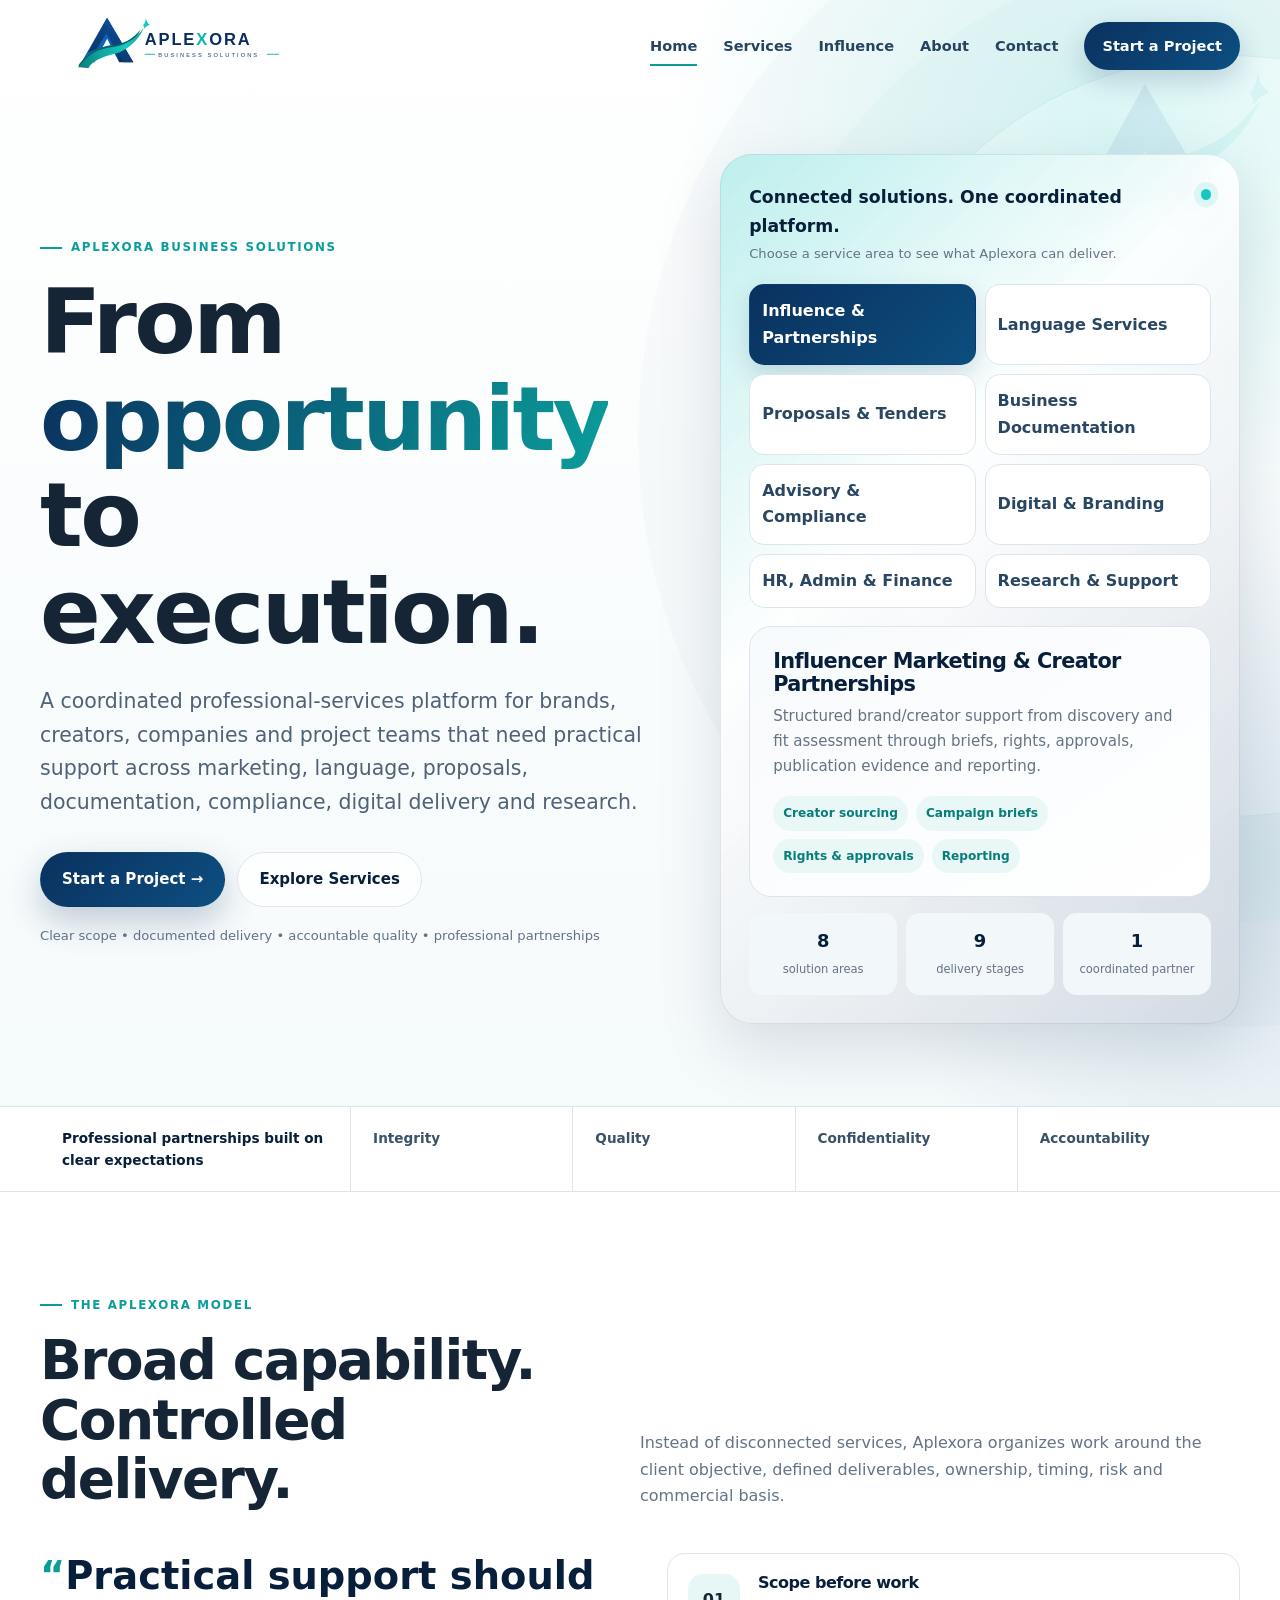
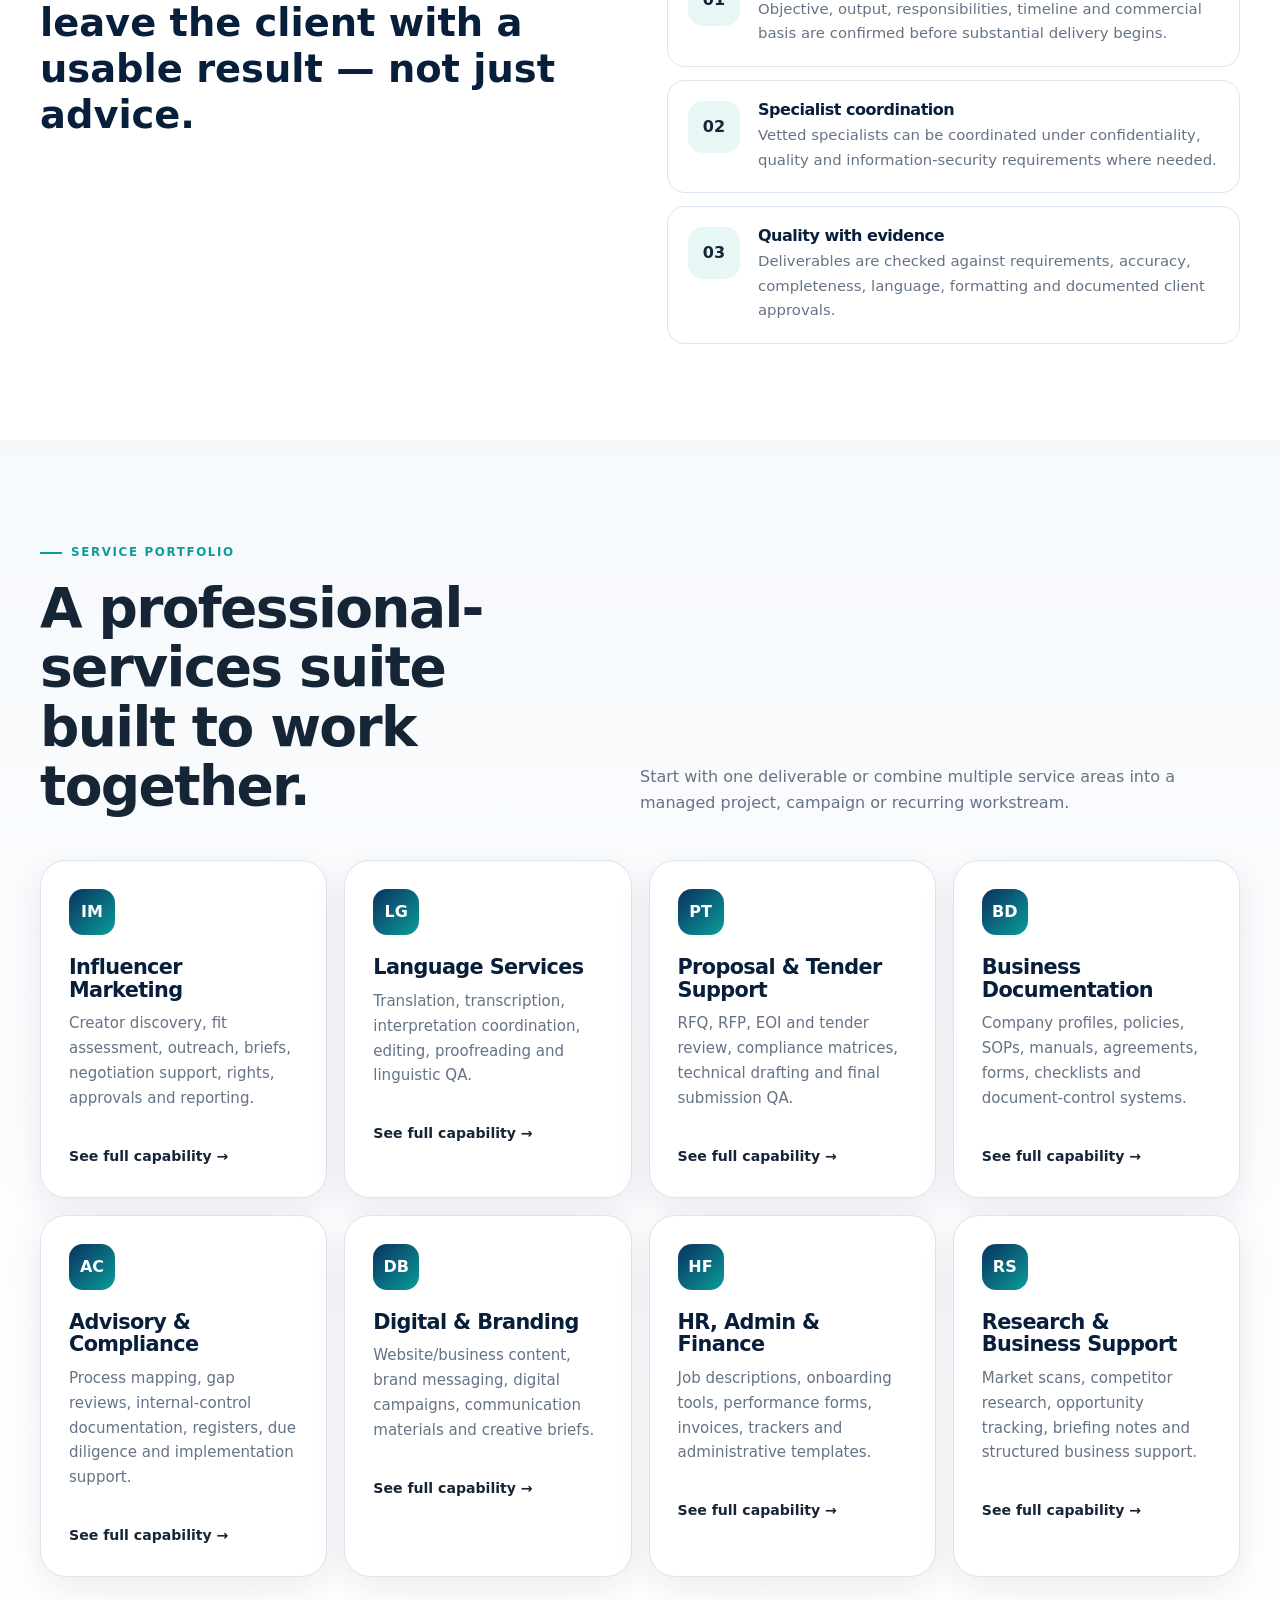
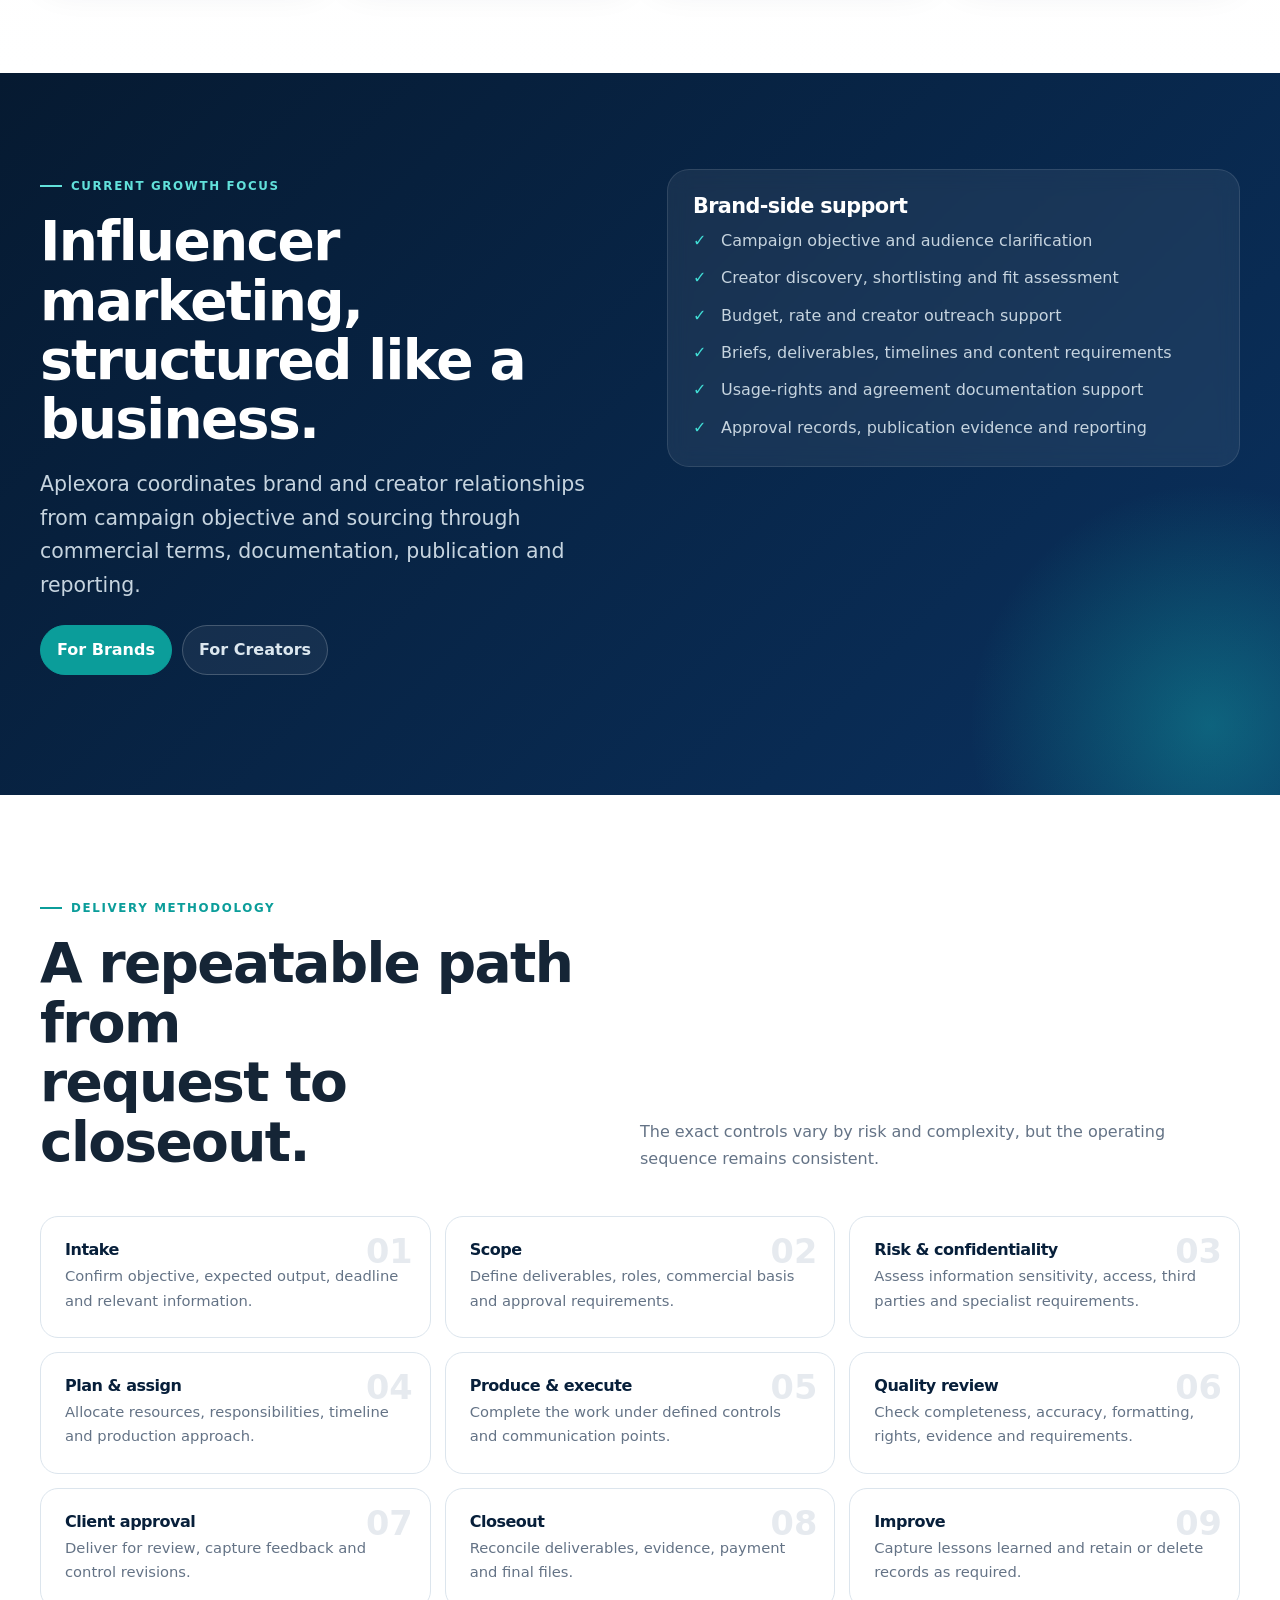
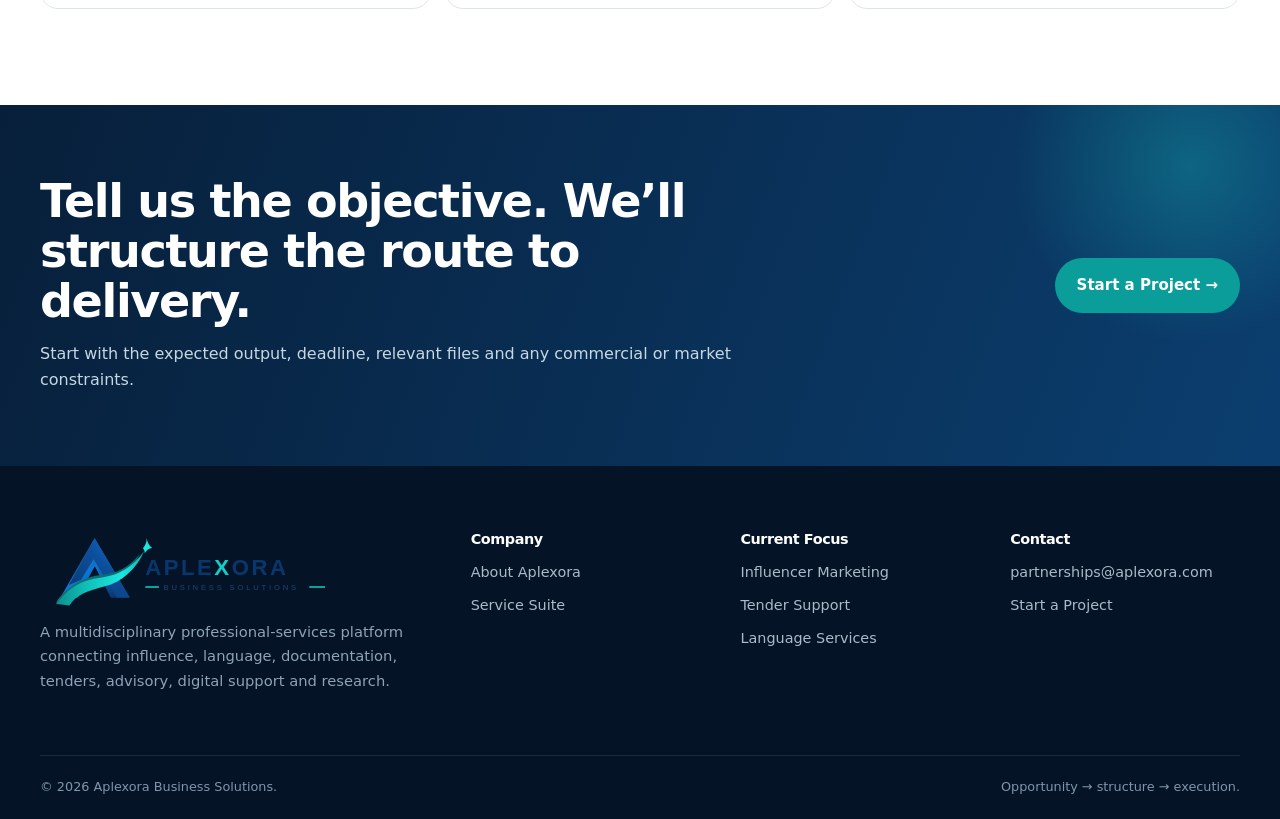
==== index.html @ 365c5c5a "Add files via upload" ====
<!doctype html><html lang="en"><head>
<!-- Google tag (gtag.js) -->
<script async src="https://www.googletagmanager.com/gtag/js?id=G-DZJTN5F0CT"></script>
<script>
  window.dataLayer = window.dataLayer || [];
  function gtag(){dataLayer.push(arguments);}
  gtag('js', new Date());

  gtag('config', 'G-DZJTN5F0CT');
</script>
<meta charset="utf-8"><meta name="viewport" content="width=device-width,initial-scale=1"><title>Aplexora Business Solutions | From Opportunity to Execution</title><meta name="description" content="Aplexora connects influencer marketing, language services, proposal and tender support, business documentation, advisory, compliance, digital support and research under one coordinated platform."><link rel="icon" href="/assets/favicon.svg" type="image/svg+xml"><link rel="stylesheet" href="/assets/styles.css"><meta property="og:title" content="Aplexora Business Solutions | From Opportunity to Execution"><meta property="og:description" content="Aplexora connects influencer marketing, language services, proposal and tender support, business documentation, advisory, compliance, digital support and research under one coordinated platform."><meta property="og:type" content="website"><meta property="og:url" content="https://aplexora.com/"></head><body><header class="header"><div class="container header__row"><a class="brand" href="/" aria-label="Aplexora home"><img src="/assets/aplexora-logo.svg" alt="Aplexora Business Solutions"></a><nav class="nav"><a class="active" href="/">Home</a><a  href="/services/">Services</a><a  href="/influence/">Influence</a><a  href="/about/">About</a><a  href="/contact/">Contact</a><a class="nav-cta" href="/contact/#project">Start a Project</a></nav><button class="menu-btn" aria-label="Open navigation"><span></span></button></div></header><main>
<section class="hero"><div class="container hero__grid"><div class="reveal"><div class="eyebrow">Aplexora Business Solutions</div><h1>From <span class="accent">opportunity</span><br>to execution.</h1><p class="lead" style="margin-top:24px">A coordinated professional-services platform for brands, creators, companies and project teams that need practical support across marketing, language, proposals, documentation, compliance, digital delivery and research.</p><div class="hero__actions"><a class="btn btn--primary" href="/contact/#project">Start a Project →</a><a class="btn btn--ghost" href="/services/">Explore Services</a></div><div class="hero-note">Clear scope • documented delivery • accountable quality • professional partnerships</div></div>
<div class="hero__visual reveal"><img class="hero__logo-watermark" src="/assets/aplexora-mark.svg" alt=""><div class="solution-console"><div class="console-head"><div><strong>Connected solutions. One coordinated platform.</strong><span>Choose a service area to see what Aplexora can deliver.</span></div><div class="status-dot"></div></div><div class="solution-nav"><button class="solution-btn active" data-solution="influence">Influence & Partnerships</button><button class="solution-btn" data-solution="language">Language Services</button><button class="solution-btn" data-solution="tender">Proposals & Tenders</button><button class="solution-btn" data-solution="docs">Business Documentation</button><button class="solution-btn" data-solution="advisory">Advisory & Compliance</button><button class="solution-btn" data-solution="digital">Digital & Branding</button><button class="solution-btn" data-solution="hr">HR, Admin & Finance</button><button class="solution-btn" data-solution="research">Research & Support</button></div><div class="solution-detail" id="solution-detail"><h3>Influencer Marketing & Creator Partnerships</h3><p>Structured brand/creator support from discovery and fit assessment through briefs, rights, approvals, publication evidence and reporting.</p><div class="mini-pills"><span class="mini-pill">Creator sourcing</span><span class="mini-pill">Campaign briefs</span><span class="mini-pill">Rights & approvals</span><span class="mini-pill">Reporting</span></div></div><div class="console-footer"><div class="console-stat"><strong>8</strong><span>solution areas</span></div><div class="console-stat"><strong>9</strong><span>delivery stages</span></div><div class="console-stat"><strong>1</strong><span>coordinated partner</span></div></div></div></div></div></section>
<section class="trustbar"><div class="container trustbar__row"><div class="trustbar__item">Professional partnerships built on clear expectations</div><div class="trustbar__item">Integrity</div><div class="trustbar__item">Quality</div><div class="trustbar__item">Confidentiality</div><div class="trustbar__item">Accountability</div></div></section>
<section class="section"><div class="container"><div class="section-head reveal"><div><div class="eyebrow">The Aplexora model</div><h2>Broad capability.<br>Controlled delivery.</h2></div><p>Instead of disconnected services, Aplexora organizes work around the client objective, defined deliverables, ownership, timing, risk and commercial basis.</p></div><div class="grid-2"><div class="big-quote reveal"><span class="mark">“</span>Practical support should leave the client with a usable result — not just advice.</div><div class="principles"><div class="principle reveal"><div class="principle__num">01</div><div><h4>Scope before work</h4><p>Objective, output, responsibilities, timeline and commercial basis are confirmed before substantial delivery begins.</p></div></div><div class="principle reveal"><div class="principle__num">02</div><div><h4>Specialist coordination</h4><p>Vetted specialists can be coordinated under confidentiality, quality and information-security requirements where needed.</p></div></div><div class="principle reveal"><div class="principle__num">03</div><div><h4>Quality with evidence</h4><p>Deliverables are checked against requirements, accuracy, completeness, language, formatting and documented client approvals.</p></div></div></div></div></div></section>
<section class="section section--soft"><div class="container"><div class="section-head reveal"><div><div class="eyebrow">Service portfolio</div><h2>A professional-services suite<br>built to work together.</h2></div><p>Start with one deliverable or combine multiple service areas into a managed project, campaign or recurring workstream.</p></div><div class="grid-4">
<a class="card service-card-link reveal" href="/services/#influence"><div class="card__icon">IM</div><h3>Influencer Marketing</h3><p>Creator discovery, fit assessment, outreach, briefs, negotiation support, rights, approvals and reporting.</p><span class="card-link">See full capability →</span></a>
<a class="card service-card-link reveal" href="/services/#language"><div class="card__icon">LG</div><h3>Language Services</h3><p>Translation, transcription, interpretation coordination, editing, proofreading and linguistic QA.</p><span class="card-link">See full capability →</span></a>
<a class="card service-card-link reveal" href="/services/#tender"><div class="card__icon">PT</div><h3>Proposal & Tender Support</h3><p>RFQ, RFP, EOI and tender review, compliance matrices, technical drafting and final submission QA.</p><span class="card-link">See full capability →</span></a>
<a class="card service-card-link reveal" href="/services/#docs"><div class="card__icon">BD</div><h3>Business Documentation</h3><p>Company profiles, policies, SOPs, manuals, agreements, forms, checklists and document-control systems.</p><span class="card-link">See full capability →</span></a>
<a class="card service-card-link reveal" href="/services/#advisory"><div class="card__icon">AC</div><h3>Advisory & Compliance</h3><p>Process mapping, gap reviews, internal-control documentation, registers, due diligence and implementation support.</p><span class="card-link">See full capability →</span></a>
<a class="card service-card-link reveal" href="/services/#digital"><div class="card__icon">DB</div><h3>Digital & Branding</h3><p>Website/business content, brand messaging, digital campaigns, communication materials and creative briefs.</p><span class="card-link">See full capability →</span></a>
<a class="card service-card-link reveal" href="/services/#hr"><div class="card__icon">HF</div><h3>HR, Admin & Finance</h3><p>Job descriptions, onboarding tools, performance forms, invoices, trackers and administrative templates.</p><span class="card-link">See full capability →</span></a>
<a class="card service-card-link reveal" href="/services/#research"><div class="card__icon">RS</div><h3>Research & Business Support</h3><p>Market scans, competitor research, opportunity tracking, briefing notes and structured business support.</p><span class="card-link">See full capability →</span></a>
</div></div></section>
<section class="section section--dark"><div class="container" data-tabs><div class="grid-2"><div class="reveal"><div class="eyebrow" style="color:#62e1db">Current growth focus</div><h2>Influencer marketing,<br>structured like a business.</h2><p class="lead" style="margin-top:18px">Aplexora coordinates brand and creator relationships from campaign objective and sourcing through commercial terms, documentation, publication and reporting.</p><div class="tabs"><button class="tab-btn active" data-target="brand-side">For Brands</button><button class="tab-btn" data-target="creator-side">For Creators</button></div></div><div class="reveal"><div class="tab-panel active dark-card" id="brand-side"><h3>Brand-side support</h3><ul class="check-list"><li>Campaign objective and audience clarification</li><li>Creator discovery, shortlisting and fit assessment</li><li>Budget, rate and creator outreach support</li><li>Briefs, deliverables, timelines and content requirements</li><li>Usage-rights and agreement documentation support</li><li>Approval records, publication evidence and reporting</li></ul></div><div class="tab-panel dark-card" id="creator-side"><h3>Creator-side support</h3><ul class="check-list"><li>Creator onboarding and professional profile documentation</li><li>Brand opportunity sourcing and outreach</li><li>Rate, deliverable, timeline and rights discussion support</li><li>Campaign brief interpretation and delivery coordination</li><li>Payment and deliverable tracking</li><li>Repeat-partnership communication support</li></ul></div></div></div></div></section>
<section class="section"><div class="container"><div class="section-head reveal"><div><div class="eyebrow">Delivery methodology</div><h2>A repeatable path from<br>request to closeout.</h2></div><p>The exact controls vary by risk and complexity, but the operating sequence remains consistent.</p></div><div class="process-list"><div class="process reveal"><h4>Intake</h4><p>Confirm objective, expected output, deadline and relevant information.</p></div><div class="process reveal"><h4>Scope</h4><p>Define deliverables, roles, commercial basis and approval requirements.</p></div><div class="process reveal"><h4>Risk & confidentiality</h4><p>Assess information sensitivity, access, third parties and specialist requirements.</p></div><div class="process reveal"><h4>Plan & assign</h4><p>Allocate resources, responsibilities, timeline and production approach.</p></div><div class="process reveal"><h4>Produce & execute</h4><p>Complete the work under defined controls and communication points.</p></div><div class="process reveal"><h4>Quality review</h4><p>Check completeness, accuracy, formatting, rights, evidence and requirements.</p></div><div class="process reveal"><h4>Client approval</h4><p>Deliver for review, capture feedback and control revisions.</p></div><div class="process reveal"><h4>Closeout</h4><p>Reconcile deliverables, evidence, payment and final files.</p></div><div class="process reveal"><h4>Improve</h4><p>Capture lessons learned and retain or delete records as required.</p></div></div></div></section>
<section class="cta"><div class="container cta__row"><div><h2>Tell us the objective. We’ll structure the route to delivery.</h2><p>Start with the expected output, deadline, relevant files and any commercial or market constraints.</p></div><a class="btn btn--teal" href="/contact/#project">Start a Project →</a></div></section></main><footer class="footer"><div class="container"><div class="footer__grid"><div><img src="/assets/aplexora-logo.svg" alt="Aplexora Business Solutions"><p>A multidisciplinary professional-services platform connecting influence, language, documentation, tenders, advisory, digital support and research.</p></div><div><h4>Company</h4><div class="footer__links"><a href="/about/">About Aplexora</a><a href="/services/">Service Suite</a></div></div><div><h4>Current Focus</h4><div class="footer__links"><a href="/influence/">Influencer Marketing</a><a href="/services/#tender">Tender Support</a><a href="/services/#language">Language Services</a></div></div><div><h4>Contact</h4><div class="footer__links"><a href="https://mail.google.com/mail/?view=cm&fs=1&to=partnerships%40aplexora.com&su=Aplexora%20Business%20Inquiry" target="_blank" rel="noopener">partnerships@aplexora.com</a><a href="/contact/#project">Start a Project</a></div></div></div><div class="footer__bottom"><span>© 2026 Aplexora Business Solutions.</span><span>Opportunity → structure → execution.</span></div></div></footer><script src="/assets/script.js"></script></body></html>
---- assets/styles.css ----
:root{--navy:#071f3a;--navy2:#0a315f;--navy3:#103f72;--teal:#0b9d9a;--teal2:#16c7bf;--teal3:#41ddd5;--ink:#152536;--muted:#647386;--line:#dce5ed;--soft:#f5f8fb;--paper:#fff;--glass:rgba(255,255,255,.80);--shadow:0 24px 65px rgba(7,31,58,.13);--shadow-sm:0 12px 35px rgba(7,31,58,.08);--radius:26px;--max:1200px}
*{box-sizing:border-box}html{scroll-behavior:smooth}body{margin:0;font-family:Inter,ui-sans-serif,system-ui,-apple-system,BlinkMacSystemFont,"Segoe UI",sans-serif;color:var(--ink);background:#fff;line-height:1.65;-webkit-font-smoothing:antialiased}a{color:inherit;text-decoration:none}button,input,select,textarea{font:inherit}button{color:inherit}img,svg{max-width:100%;display:block}.container{width:min(var(--max),calc(100% - 42px));margin:auto}.section{padding:96px 0}.section--soft{background:linear-gradient(180deg,#f6f9fc,#fff)}.section--dark{background:linear-gradient(135deg,#061a31,#0a315f);color:#fff;position:relative;overflow:hidden}.section--dark:before{content:"";position:absolute;inset:auto -180px -180px auto;width:500px;height:500px;border-radius:50%;background:radial-gradient(circle,rgba(22,199,191,.34),transparent 68%)}
.header{position:fixed;z-index:100;left:0;right:0;top:0;border-bottom:1px solid transparent;transition:.28s}.header.scrolled{background:rgba(255,255,255,.92);backdrop-filter:blur(18px);border-color:rgba(7,31,58,.08);box-shadow:0 8px 30px rgba(7,31,58,.06)}.header__row{height:92px;display:flex;align-items:center;justify-content:space-between;gap:30px}.brand{display:flex;align-items:center}.brand img{width:265px;max-height:66px;object-fit:contain}.nav{display:flex;align-items:center;gap:26px;font-size:.91rem;font-weight:750}.nav>a:not(.nav-cta){color:#26445f;position:relative}.nav>a:not(.nav-cta):after{content:"";position:absolute;left:0;right:100%;bottom:-8px;height:2px;background:var(--teal);transition:.25s}.nav>a:hover:after,.nav>a.active:after{right:0}.nav-cta{background:linear-gradient(135deg,var(--navy2),#0d4f81);color:#fff;padding:12px 18px;border-radius:999px;box-shadow:0 10px 28px rgba(10,49,95,.2)}.menu-btn{display:none;width:44px;height:44px;border:1px solid var(--line);border-radius:13px;background:#fff}.menu-btn span,.menu-btn span:before,.menu-btn span:after{display:block;width:20px;height:2px;background:var(--navy);border-radius:4px;position:relative;content:"";margin:auto}.menu-btn span:before{position:absolute;top:-6px}.menu-btn span:after{position:absolute;top:6px}
.eyebrow{display:inline-flex;align-items:center;gap:9px;color:var(--teal);text-transform:uppercase;font-size:.74rem;letter-spacing:.14em;font-weight:900;margin-bottom:16px}.eyebrow:before{content:"";width:22px;height:2px;background:currentColor}h1,h2,h3,h4{margin:0;line-height:1.08;letter-spacing:-.03em}h1{font-size:clamp(3.3rem,7vw,6.5rem);font-weight:860}h2{font-size:clamp(2.25rem,4.3vw,4rem);font-weight:830}h3{font-size:1.3rem}p{margin:0 0 18px}.lead{font-size:clamp(1.08rem,1.65vw,1.28rem);color:#506278;max-width:760px}.section--dark .lead{color:#c6d4df}.muted{color:var(--muted)}
.hero{min-height:100vh;display:flex;align-items:center;padding:154px 0 82px;position:relative;overflow:hidden;background:radial-gradient(circle at 86% 12%,rgba(22,199,191,.16),transparent 29%),radial-gradient(circle at 98% 78%,rgba(13,84,145,.13),transparent 26%),linear-gradient(180deg,#fff,#f5fafb)}.hero:before{content:"";position:absolute;width:760px;height:760px;border:1px solid rgba(11,157,154,.11);border-radius:50%;right:-330px;top:55px;box-shadow:0 0 0 105px rgba(11,157,154,.025),0 0 0 210px rgba(10,49,95,.018)}.hero__grid{display:grid;grid-template-columns:1.08fr .92fr;gap:70px;align-items:center}.hero h1 .accent{background:linear-gradient(110deg,var(--navy2),var(--teal));-webkit-background-clip:text;background-clip:text;color:transparent}.hero__actions{display:flex;flex-wrap:wrap;gap:12px;margin-top:32px}.btn{display:inline-flex;align-items:center;justify-content:center;gap:8px;padding:14px 21px;border-radius:999px;font-size:.94rem;font-weight:850;border:1px solid transparent;cursor:pointer;transition:.24s}.btn:hover{transform:translateY(-2px)}.btn--primary{background:linear-gradient(135deg,var(--navy2),#0d4f81);color:#fff;box-shadow:0 14px 34px rgba(10,49,95,.24)}.btn--ghost{border-color:var(--line);background:rgba(255,255,255,.76);color:var(--navy);backdrop-filter:blur(12px)}.btn--teal{background:var(--teal);color:#fff}.btn--soft{background:#e9f8f7;color:var(--teal);border-color:#cbeeed}.hero__visual{position:relative}.hero__logo-watermark{position:absolute;right:-28px;top:-82px;width:240px;opacity:.08;pointer-events:none}.solution-console{background:rgba(255,255,255,.82);border:1px solid rgba(10,49,95,.10);border-radius:32px;box-shadow:var(--shadow);padding:28px;backdrop-filter:blur(18px);position:relative;min-height:510px}.solution-console:before{content:"";position:absolute;inset:-1px;border-radius:32px;background:linear-gradient(135deg,rgba(22,199,191,.28),transparent 38%,rgba(10,49,95,.16));z-index:-1}.console-head{display:flex;align-items:flex-start;justify-content:space-between;gap:16px;margin-bottom:18px}.console-head strong{display:block;color:var(--navy);font-size:1.08rem}.console-head span{color:var(--muted);font-size:.82rem}.status-dot{width:11px;height:11px;border-radius:50%;background:var(--teal2);box-shadow:0 0 0 7px rgba(22,199,191,.12);margin-top:6px}.solution-nav{display:grid;grid-template-columns:repeat(2,1fr);gap:9px;margin-bottom:18px}.solution-btn{border:1px solid var(--line);background:#fff;border-radius:15px;padding:13px 12px;text-align:left;font-weight:800;color:#294762;cursor:pointer;transition:.2s}.solution-btn:hover{border-color:#a9deda;transform:translateY(-1px)}.solution-btn.active{background:linear-gradient(135deg,var(--navy2),#0c4e7e);color:#fff;border-color:transparent;box-shadow:0 10px 24px rgba(10,49,95,.16)}.solution-detail{border-radius:22px;background:linear-gradient(145deg,#f7fafc,#fff);border:1px solid var(--line);padding:23px;min-height:220px}.solution-detail h3{color:var(--navy);margin-bottom:9px}.solution-detail p{color:var(--muted);font-size:.94rem}.mini-pills{display:flex;flex-wrap:wrap;gap:8px;margin-top:14px}.mini-pill{padding:7px 10px;border-radius:999px;background:#e9f8f7;color:#087d79;font-weight:800;font-size:.76rem}.console-footer{display:grid;grid-template-columns:repeat(3,1fr);gap:9px;margin-top:16px}.console-stat{background:#f2f7fa;border-radius:14px;padding:13px;text-align:center}.console-stat strong{display:block;color:var(--navy);font-size:1.12rem}.console-stat span{color:var(--muted);font-size:.72rem}.hero-note{margin-top:18px;font-size:.82rem;color:#607285}
.trustbar{border-top:1px solid var(--line);border-bottom:1px solid var(--line);background:#fff}.trustbar__row{display:grid;grid-template-columns:1.4fr repeat(4,1fr)}.trustbar__item{padding:20px 22px;border-right:1px solid var(--line);color:#3a5269;font-size:.85rem;font-weight:760}.trustbar__item:first-child{font-weight:900;color:var(--navy)}.trustbar__item:last-child{border-right:0}
.section-head{display:flex;align-items:flex-end;justify-content:space-between;gap:42px;margin-bottom:44px}.section-head p{max-width:600px;color:var(--muted);margin:0}.grid-2{display:grid;grid-template-columns:repeat(2,1fr);gap:54px;align-items:start}.grid-3{display:grid;grid-template-columns:repeat(3,1fr);gap:18px}.grid-4{display:grid;grid-template-columns:repeat(4,1fr);gap:17px}.card{padding:28px;border:1px solid var(--line);border-radius:var(--radius);background:#fff;box-shadow:var(--shadow-sm);transition:.28s;position:relative;overflow:hidden}.card:before{content:"";position:absolute;inset:0 auto 0 0;width:3px;background:linear-gradient(var(--navy2),var(--teal));opacity:0;transition:.25s}.card:hover{transform:translateY(-6px);box-shadow:var(--shadow);border-color:#bcdedc}.card:hover:before{opacity:1}.card__icon{width:46px;height:46px;border-radius:14px;background:linear-gradient(135deg,var(--navy2),var(--teal));display:grid;place-items:center;color:#fff;font-weight:900;margin-bottom:21px}.card h3{color:var(--navy);margin-bottom:10px}.card p{color:var(--muted);font-size:.94rem}.card-link{display:inline-flex;margin-top:16px;font-size:.88rem;font-weight:850;color:var(--teal-dark)}.service-card-link{cursor:pointer}
.big-quote{font-size:clamp(1.8rem,3vw,3.15rem);font-weight:780;line-height:1.2;color:var(--navy)}.big-quote .mark{color:var(--teal)}.principles{display:grid;gap:13px}.principle{display:grid;grid-template-columns:52px 1fr;gap:18px;padding:20px;border:1px solid var(--line);border-radius:18px;background:#fff}.principle__num{width:52px;height:52px;border-radius:15px;background:#e7f7f6;display:grid;place-items:center;font-weight:900;color:var(--teal-dark)}.principle h4{color:var(--navy);margin-bottom:5px}.principle p{margin:0;color:var(--muted);font-size:.93rem}
.tabs{display:flex;gap:10px;margin:22px 0 24px;flex-wrap:wrap}.tab-btn{border:1px solid rgba(255,255,255,.2);background:rgba(255,255,255,.06);color:#dce7ef;border-radius:999px;padding:11px 16px;font-weight:820;cursor:pointer}.tab-btn.active{background:var(--teal);color:#fff;border-color:var(--teal)}.tab-panel{display:none}.tab-panel.active{display:block;animation:fadeUp .3s ease}.dark-card{background:rgba(255,255,255,.065);border:1px solid rgba(255,255,255,.11);border-radius:22px;padding:25px;backdrop-filter:blur(10px)}.dark-card h3{margin-bottom:10px}.dark-card p,.dark-card li{color:#c6d4df}.check-list{list-style:none;margin:0;padding:0;display:grid;gap:11px}.check-list li{position:relative;padding-left:28px}.check-list li:before{content:"✓";position:absolute;left:0;color:var(--teal3);font-weight:900}
.flow{display:grid;grid-template-columns:repeat(7,1fr);gap:10px;position:relative}.flow:before{content:"";position:absolute;left:4%;right:4%;top:31px;height:2px;background:linear-gradient(90deg,var(--navy3),var(--teal));opacity:.22}.flow__step{text-align:center;position:relative;z-index:1}.flow__dot{width:62px;height:62px;border-radius:50%;margin:0 auto 13px;background:#fff;border:1px solid var(--line);box-shadow:var(--shadow-sm);display:grid;place-items:center;color:var(--navy);font-weight:900}.flow__step:nth-child(4) .flow__dot,.flow__step:nth-child(7) .flow__dot{background:linear-gradient(135deg,var(--navy2),var(--teal));color:#fff;border:0}.flow__step strong{display:block;color:var(--navy);font-size:.86rem}.flow__step small{color:var(--muted);font-size:.73rem}.section--dark .flow__step strong{color:#fff}.section--dark .flow__step small{color:#bed0dd}.section--dark .flow__dot{background:rgba(255,255,255,.08);border-color:rgba(255,255,255,.15);color:#fff}.section--dark .flow__step:nth-child(4) .flow__dot,.section--dark .flow__step:nth-child(7) .flow__dot{background:var(--teal)}
.page-hero{padding:170px 0 78px;background:radial-gradient(circle at 85% 5%,rgba(22,199,191,.15),transparent 30%),linear-gradient(180deg,#fff,#f6fafc);border-bottom:1px solid var(--line)}.page-hero h1{font-size:clamp(3rem,6vw,5.7rem);margin-bottom:20px}.breadcrumb{color:var(--muted);font-size:.85rem;margin-bottom:25px}.breadcrumb a{color:var(--teal);font-weight:800}
.service-explorer{display:grid;grid-template-columns:330px 1fr;gap:24px;align-items:start}.service-menu{position:sticky;top:120px;padding:14px;border:1px solid var(--line);border-radius:24px;background:#fff;box-shadow:var(--shadow-sm)}.service-menu-btn{width:100%;border:0;background:transparent;text-align:left;padding:15px 16px;border-radius:14px;color:#334d67;font-weight:800;cursor:pointer;display:flex;align-items:center;justify-content:space-between;gap:12px}.service-menu-btn span{font-size:.75rem;color:#8a9aaa}.service-menu-btn:hover{background:#f4f9fa}.service-menu-btn.active{background:linear-gradient(135deg,var(--navy2),#0d4e7d);color:#fff}.service-menu-btn.active span{color:#bfeae7}.service-panel{display:none}.service-panel.active{display:block;animation:fadeUp .28s ease}.service-panel-card{border:1px solid var(--line);border-radius:28px;background:#fff;box-shadow:var(--shadow);overflow:hidden}.service-panel-head{padding:34px;background:linear-gradient(135deg,#071f3a,#0c3f72);color:#fff}.service-panel-head .eyebrow{color:#61e0d9}.service-panel-head h2{font-size:clamp(2.1rem,4vw,3.6rem)}.service-panel-head p{color:#c8d5df;max-width:760px;margin-top:16px}.service-body{padding:32px}.cap-grid{display:grid;grid-template-columns:repeat(2,1fr);gap:14px;margin:22px 0}.cap{padding:18px;border:1px solid var(--line);border-radius:16px;background:#f9fbfc}.cap strong{display:block;color:var(--navy);margin-bottom:5px}.cap span{font-size:.9rem;color:var(--muted)}.output-strip{display:flex;flex-wrap:wrap;gap:9px;margin-top:18px}.output-pill{padding:8px 11px;border-radius:999px;background:#e7f7f6;color:#087c79;font-size:.8rem;font-weight:850}.engagement-box{margin-top:26px;padding:22px;border-radius:18px;background:#f2f7fa;border:1px solid var(--line)}
.process-list{display:grid;grid-template-columns:repeat(3,1fr);gap:14px;counter-reset:step}.process{counter-increment:step;padding:24px;border:1px solid var(--line);border-radius:18px;position:relative;background:#fff}.process:before{content:counter(step,decimal-leading-zero);position:absolute;right:17px;top:7px;font-size:2.1rem;font-weight:900;color:rgba(10,49,95,.10)}.process h4{color:var(--navy);margin-bottom:6px}.process p{color:var(--muted);font-size:.92rem;margin:0}.notice{padding:15px 17px;border-radius:14px;background:#edf9f8;color:#23635f;font-size:.9rem;border:1px solid #ccece9}
.contact-layout{display:grid;grid-template-columns:.8fr 1.2fr;gap:40px}.contact-card{border-radius:26px;padding:31px;background:linear-gradient(145deg,var(--navy),var(--navy2));color:#fff;box-shadow:var(--shadow)}.contact-card p{color:#c7d7e2}.contact-card .notice{background:rgba(255,255,255,.08);border-color:rgba(255,255,255,.12);color:#d8e5ed}.contact-form{display:grid;gap:14px}.field{display:grid;gap:7px}.field label{font-size:.82rem;font-weight:850;color:var(--navy)}.field input,.field select,.field textarea{width:100%;border:1px solid var(--line);border-radius:14px;padding:13px 14px;background:#fff;color:var(--ink);outline:none}.field textarea{min-height:150px;resize:vertical}.field input:focus,.field select:focus,.field textarea:focus{border-color:#7dd3cf;box-shadow:0 0 0 4px rgba(11,157,154,.08)}
.cta{padding:72px 0;background:linear-gradient(110deg,var(--navy),#0b3e6f);color:#fff;position:relative;overflow:hidden}.cta:after{content:"";position:absolute;width:360px;height:360px;border-radius:50%;background:radial-gradient(circle,rgba(22,199,191,.3),transparent 70%);right:-90px;top:-120px}.cta__row{display:flex;align-items:center;justify-content:space-between;gap:34px;position:relative;z-index:1}.cta h2{font-size:clamp(2rem,3.6vw,3.3rem);max-width:750px}.cta p{color:#c7d7e2;max-width:720px;margin:14px 0 0}.footer{background:#041426;color:#d2deea;padding:66px 0 22px}.footer__grid{display:grid;grid-template-columns:1.7fr repeat(3,1fr);gap:40px}.footer img{width:285px;filter:brightness(1.15)}.footer p{color:#8fa2b6;max-width:390px;font-size:.92rem}.footer h4{color:#fff;font-size:.9rem;margin-bottom:14px}.footer__links{display:grid;gap:9px}.footer__links a{color:#aabac9;font-size:.9rem}.footer__links a:hover{color:#fff}.footer__bottom{border-top:1px solid rgba(255,255,255,.09);margin-top:44px;padding-top:20px;display:flex;justify-content:space-between;gap:20px;color:#7f95aa;font-size:.8rem}
.reveal{opacity:0;transform:translateY(18px);transition:.6s ease}.reveal.visible{opacity:1;transform:none}@keyframes fadeUp{from{opacity:0;transform:translateY(9px)}to{opacity:1;transform:none}}
@media(max-width:1020px){.brand img{width:225px}.hero__grid,.grid-2,.contact-layout,.service-explorer{grid-template-columns:1fr}.service-menu{position:relative;top:auto;display:grid;grid-template-columns:repeat(2,1fr)}.grid-4{grid-template-columns:repeat(2,1fr)}.grid-3,.process-list{grid-template-columns:repeat(2,1fr)}.flow{grid-template-columns:repeat(4,1fr)}.flow:before{display:none}.hero__visual{max-width:720px}.footer__grid{grid-template-columns:2fr 1fr 1fr}.footer__grid>div:last-child{grid-column:2/4}.nav{position:absolute;left:21px;right:21px;top:82px;background:#fff;border:1px solid var(--line);box-shadow:var(--shadow);border-radius:20px;padding:18px;display:none;flex-direction:column;align-items:stretch;gap:7px}.nav.open{display:flex}.nav a{padding:10px}.menu-btn{display:block}}
@media(max-width:680px){.container{width:min(100% - 28px,var(--max))}.section{padding:72px 0}.header__row{height:80px}.brand img{width:205px}.hero{padding:126px 0 64px}.hero__grid{gap:38px}.hero h1{font-size:clamp(3rem,16vw,4.5rem)}.solution-console{padding:20px;min-height:0}.solution-nav{grid-template-columns:1fr}.console-footer{grid-template-columns:1fr 1fr}.console-footer .console-stat:last-child{grid-column:1/3}.trustbar__row{grid-template-columns:1fr 1fr}.trustbar__item{border-bottom:1px solid var(--line)}.trustbar__item:first-child{grid-column:1/3}.grid-4,.grid-3,.process-list,.cap-grid,.service-menu{grid-template-columns:1fr}.section-head,.cta__row,.footer__bottom{display:block}.section-head p,.cta .btn{margin-top:22px}.flow{grid-template-columns:repeat(2,1fr)}.footer__grid{grid-template-columns:1fr 1fr}.footer__grid>div:first-child,.footer__grid>div:last-child{grid-column:1/3}.page-hero{padding:135px 0 62px}.page-hero h1{font-size:clamp(2.8rem,14vw,4.4rem)}}

.form-status{display:none;border-radius:16px;padding:14px 16px;margin:0 0 16px;font-weight:700;line-height:1.5}.form-status--success{background:#e7f7f1;border:1px solid #b9e7d5;color:#176a4b}.form-status--error{background:#fff0ee;border:1px solid #f0c6c0;color:#a53a2d}.contact-form button:disabled{opacity:.7;cursor:wait}

[data-fs-success]:not(:empty),[data-fs-error]:not(:empty){display:block}.gmail-link:after{content:" ↗";font-size:.82em}
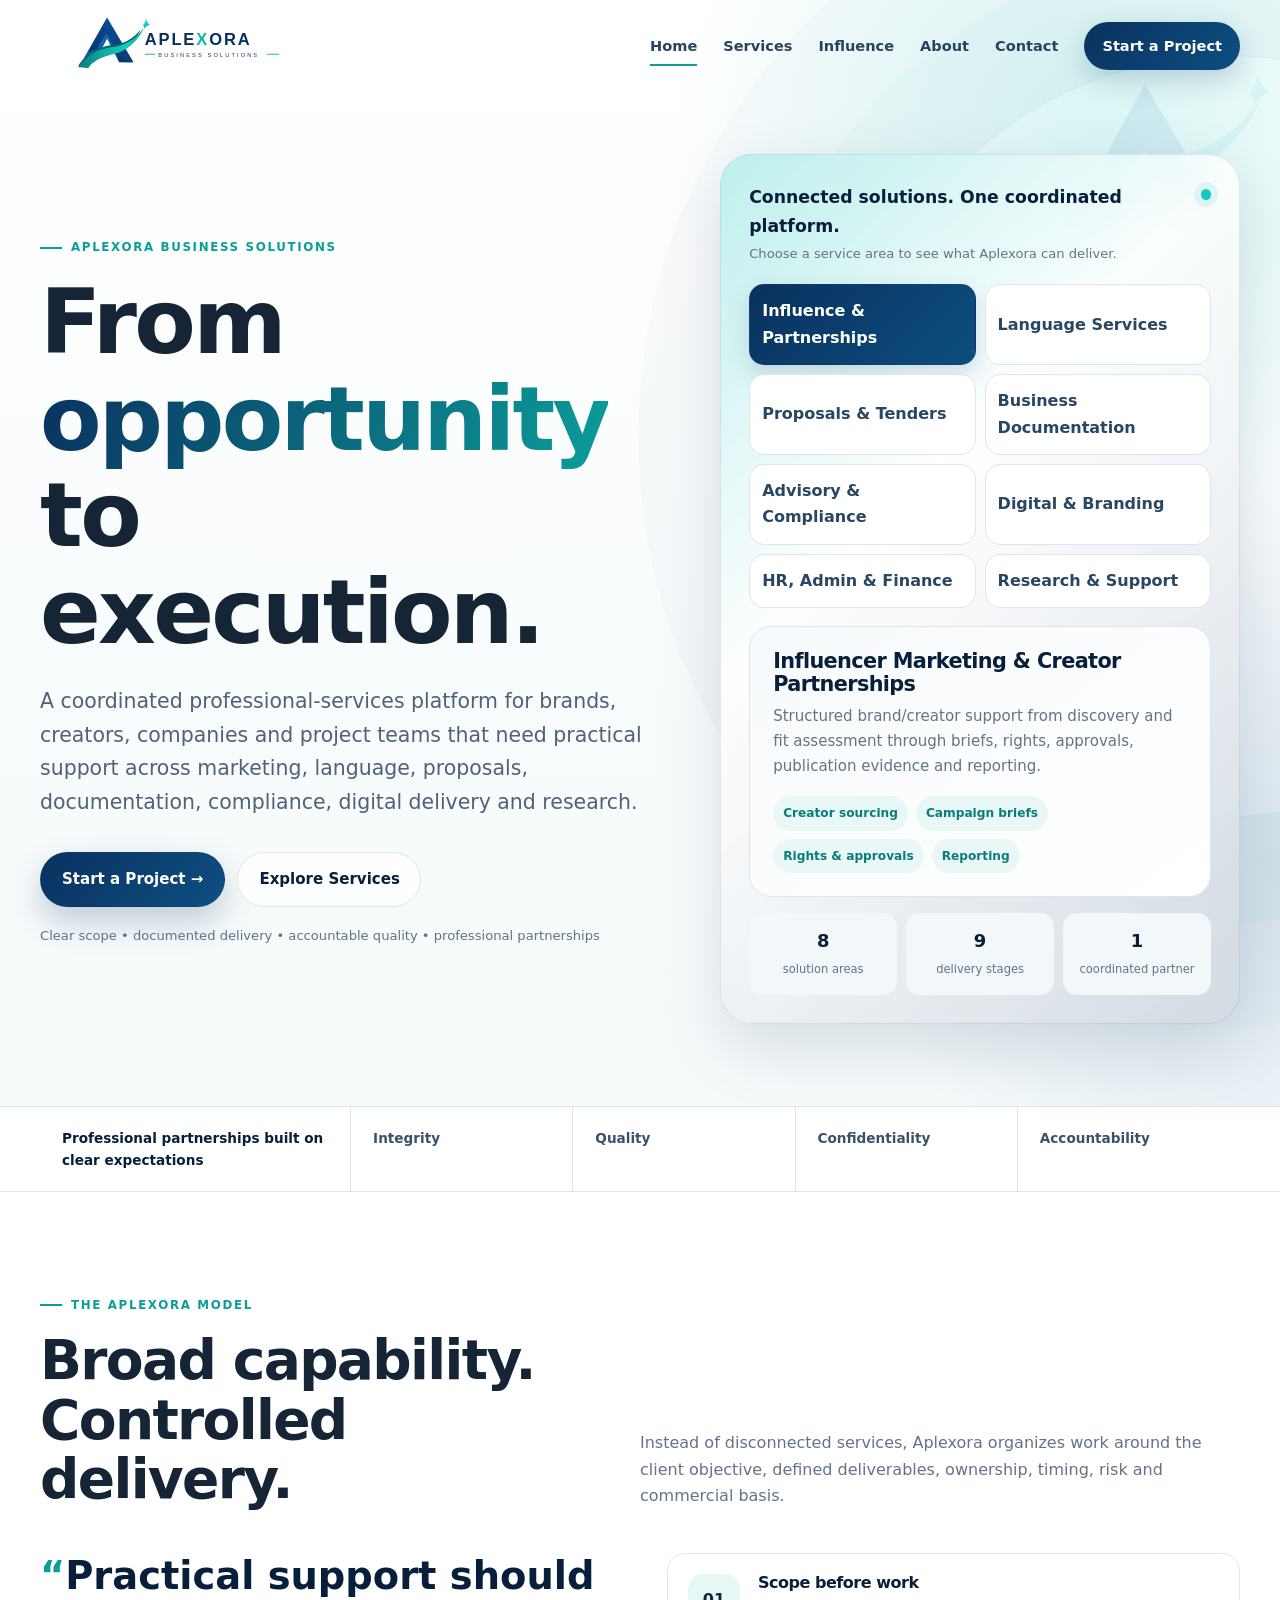
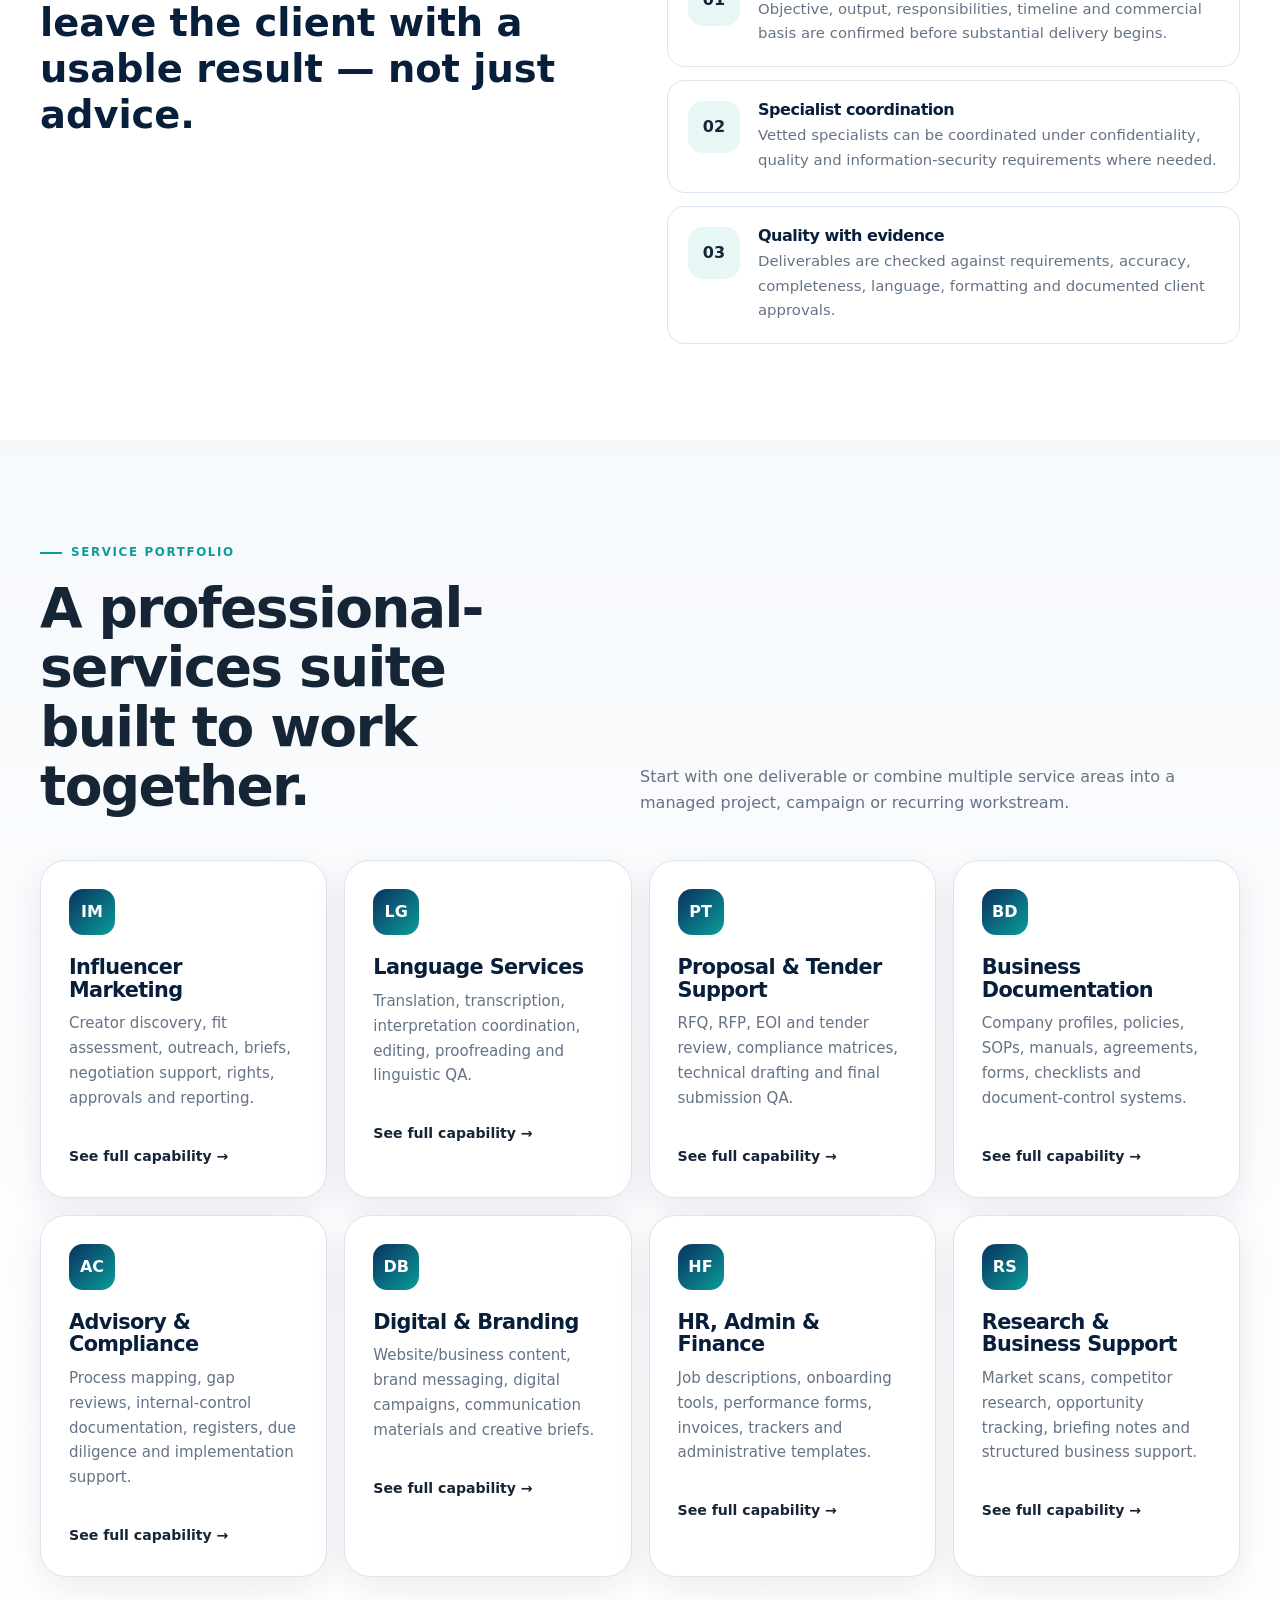
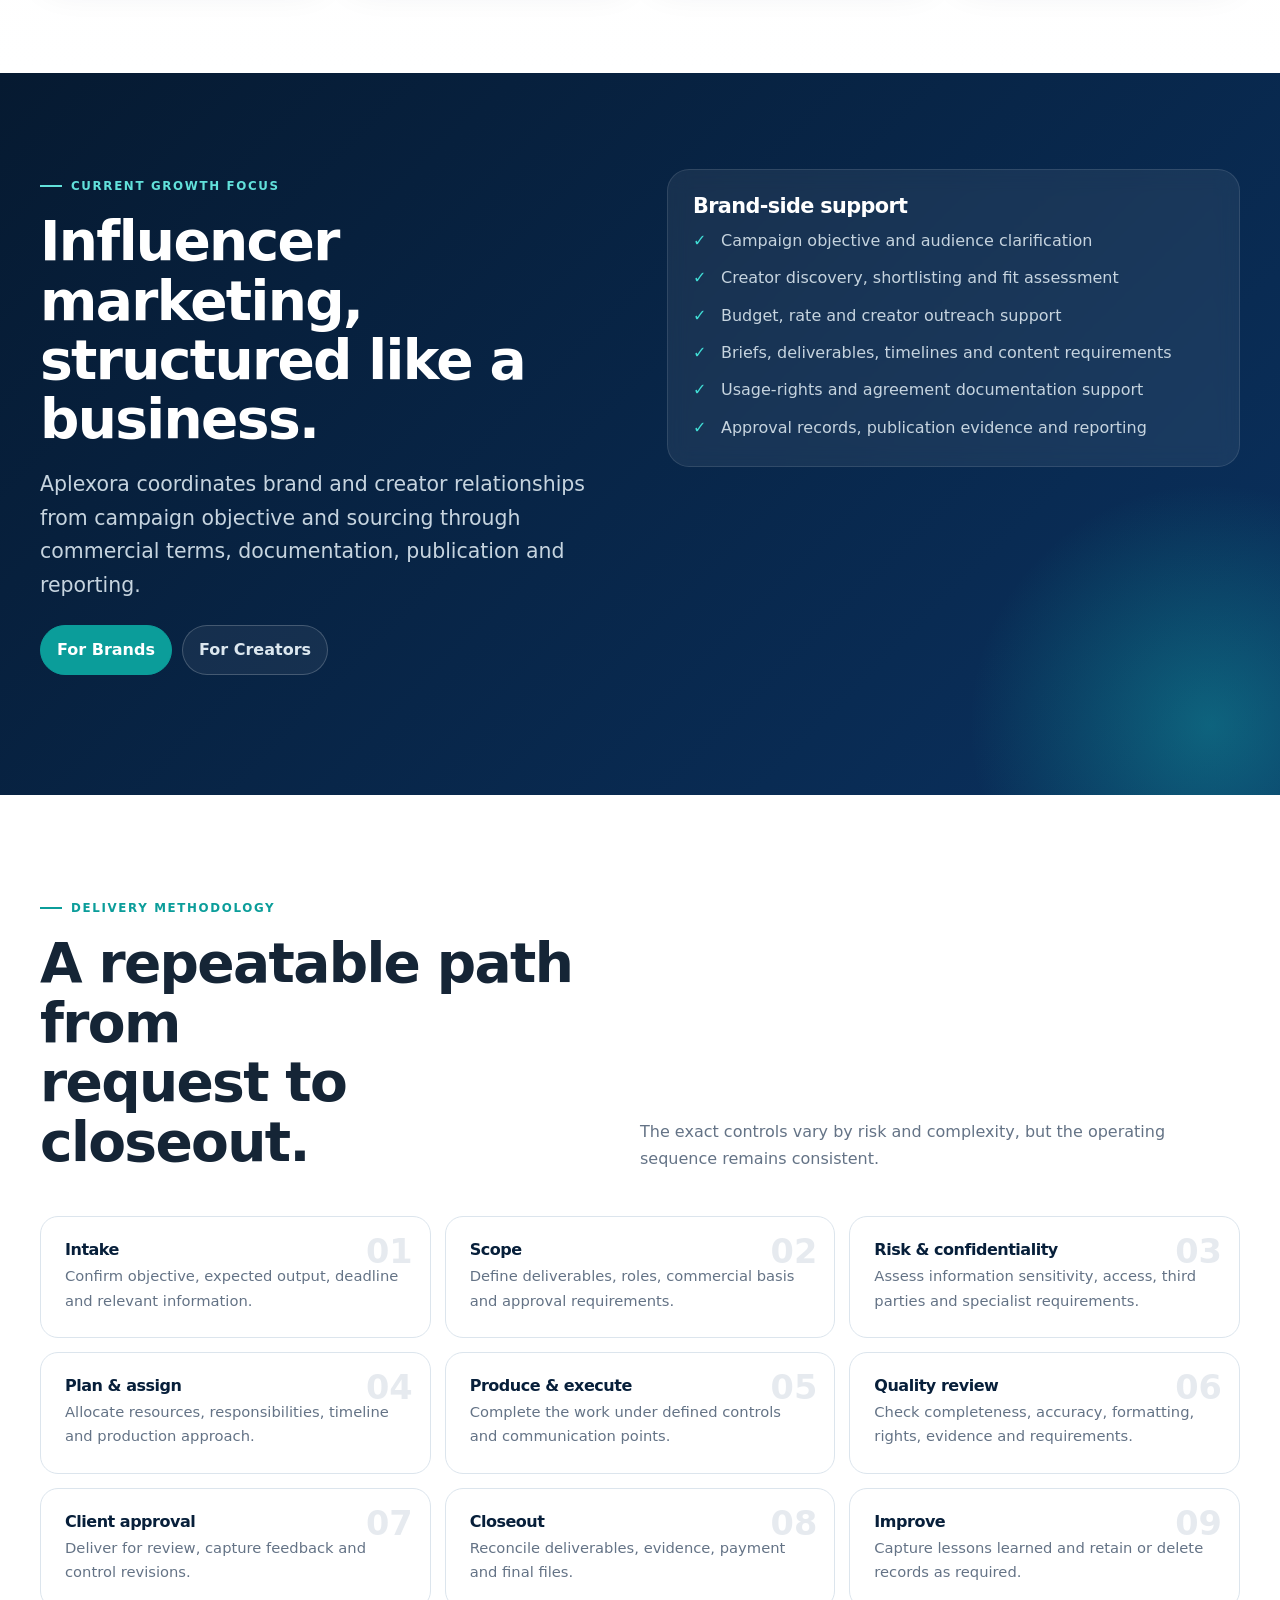
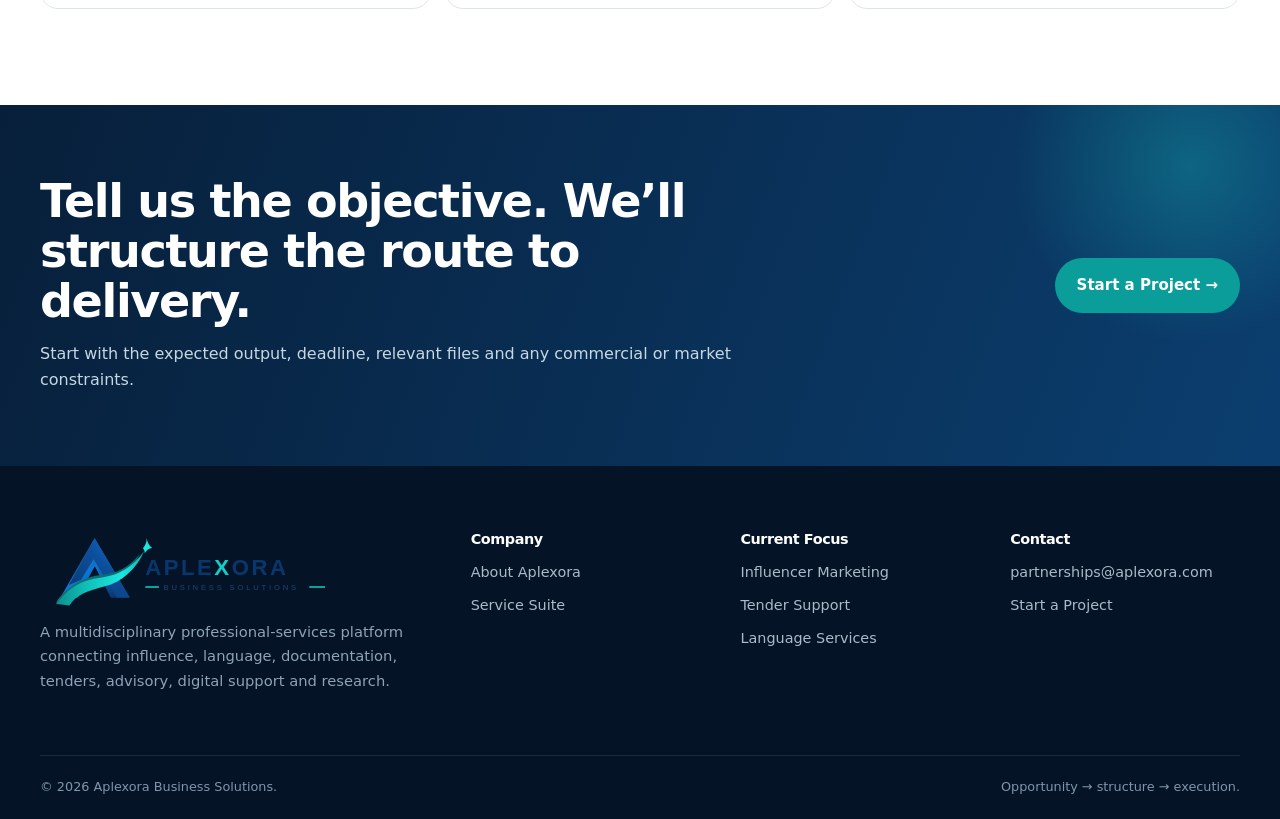
==== commit 77524535: "Add files via upload" ====
--- a/index.html
+++ b/index.html
@@ -8,7 +8,7 @@
 
   gtag('config', 'G-DZJTN5F0CT');
 </script>
-<meta charset="utf-8"><meta name="viewport" content="width=device-width,initial-scale=1"><title>Aplexora Business Solutions | From Opportunity to Execution</title><meta name="description" content="Aplexora connects influencer marketing, language services, proposal and tender support, business documentation, advisory, compliance, digital support and research under one coordinated platform."><link rel="icon" href="/assets/favicon.svg" type="image/svg+xml"><link rel="stylesheet" href="/assets/styles.css"><meta property="og:title" content="Aplexora Business Solutions | From Opportunity to Execution"><meta property="og:description" content="Aplexora connects influencer marketing, language services, proposal and tender support, business documentation, advisory, compliance, digital support and research under one coordinated platform."><meta property="og:type" content="website"><meta property="og:url" content="https://aplexora.com/"></head><body><header class="header"><div class="container header__row"><a class="brand" href="/" aria-label="Aplexora home"><img src="/assets/aplexora-logo.svg" alt="Aplexora Business Solutions"></a><nav class="nav"><a class="active" href="/">Home</a><a  href="/services/">Services</a><a  href="/influence/">Influence</a><a  href="/about/">About</a><a  href="/contact/">Contact</a><a class="nav-cta" href="/contact/#project">Start a Project</a></nav><button class="menu-btn" aria-label="Open navigation"><span></span></button></div></header><main>
+<meta charset="utf-8"><meta name="viewport" content="width=device-width,initial-scale=1"><title>Aplexora Business Solutions | From Opportunity to Execution</title><meta name="description" content="Aplexora connects influencer marketing, language services, proposal and tender support, business documentation, advisory, compliance, digital support and research under one coordinated platform."><link rel="icon" type="image/png" sizes="48x48" href="/assets/favicon-48x48.png"><link rel="icon" type="image/png" sizes="96x96" href="/assets/favicon-96x96.png"><link rel="icon" type="image/svg+xml" href="/assets/favicon.svg"><link rel="shortcut icon" href="/favicon.ico"><link rel="apple-touch-icon" sizes="180x180" href="/assets/favicon-180x180.png"><link rel="stylesheet" href="/assets/styles.css"><meta property="og:title" content="Aplexora Business Solutions | From Opportunity to Execution"><meta property="og:description" content="Aplexora connects influencer marketing, language services, proposal and tender support, business documentation, advisory, compliance, digital support and research under one coordinated platform."><meta property="og:type" content="website"><meta property="og:url" content="https://aplexora.com/"></head><body><header class="header"><div class="container header__row"><a class="brand" href="/" aria-label="Aplexora home"><img src="/assets/aplexora-logo.svg" alt="Aplexora Business Solutions"></a><nav class="nav"><a class="active" href="/">Home</a><a  href="/services/">Services</a><a  href="/influence/">Influence</a><a  href="/about/">About</a><a  href="/contact/">Contact</a><a class="nav-cta" href="/contact/#project">Start a Project</a></nav><button class="menu-btn" aria-label="Open navigation"><span></span></button></div></header><main>
 <section class="hero"><div class="container hero__grid"><div class="reveal"><div class="eyebrow">Aplexora Business Solutions</div><h1>From <span class="accent">opportunity</span><br>to execution.</h1><p class="lead" style="margin-top:24px">A coordinated professional-services platform for brands, creators, companies and project teams that need practical support across marketing, language, proposals, documentation, compliance, digital delivery and research.</p><div class="hero__actions"><a class="btn btn--primary" href="/contact/#project">Start a Project →</a><a class="btn btn--ghost" href="/services/">Explore Services</a></div><div class="hero-note">Clear scope • documented delivery • accountable quality • professional partnerships</div></div>
 <div class="hero__visual reveal"><img class="hero__logo-watermark" src="/assets/aplexora-mark.svg" alt=""><div class="solution-console"><div class="console-head"><div><strong>Connected solutions. One coordinated platform.</strong><span>Choose a service area to see what Aplexora can deliver.</span></div><div class="status-dot"></div></div><div class="solution-nav"><button class="solution-btn active" data-solution="influence">Influence & Partnerships</button><button class="solution-btn" data-solution="language">Language Services</button><button class="solution-btn" data-solution="tender">Proposals & Tenders</button><button class="solution-btn" data-solution="docs">Business Documentation</button><button class="solution-btn" data-solution="advisory">Advisory & Compliance</button><button class="solution-btn" data-solution="digital">Digital & Branding</button><button class="solution-btn" data-solution="hr">HR, Admin & Finance</button><button class="solution-btn" data-solution="research">Research & Support</button></div><div class="solution-detail" id="solution-detail"><h3>Influencer Marketing & Creator Partnerships</h3><p>Structured brand/creator support from discovery and fit assessment through briefs, rights, approvals, publication evidence and reporting.</p><div class="mini-pills"><span class="mini-pill">Creator sourcing</span><span class="mini-pill">Campaign briefs</span><span class="mini-pill">Rights & approvals</span><span class="mini-pill">Reporting</span></div></div><div class="console-footer"><div class="console-stat"><strong>8</strong><span>solution areas</span></div><div class="console-stat"><strong>9</strong><span>delivery stages</span></div><div class="console-stat"><strong>1</strong><span>coordinated partner</span></div></div></div></div></div></section>
 <section class="trustbar"><div class="container trustbar__row"><div class="trustbar__item">Professional partnerships built on clear expectations</div><div class="trustbar__item">Integrity</div><div class="trustbar__item">Quality</div><div class="trustbar__item">Confidentiality</div><div class="trustbar__item">Accountability</div></div></section>
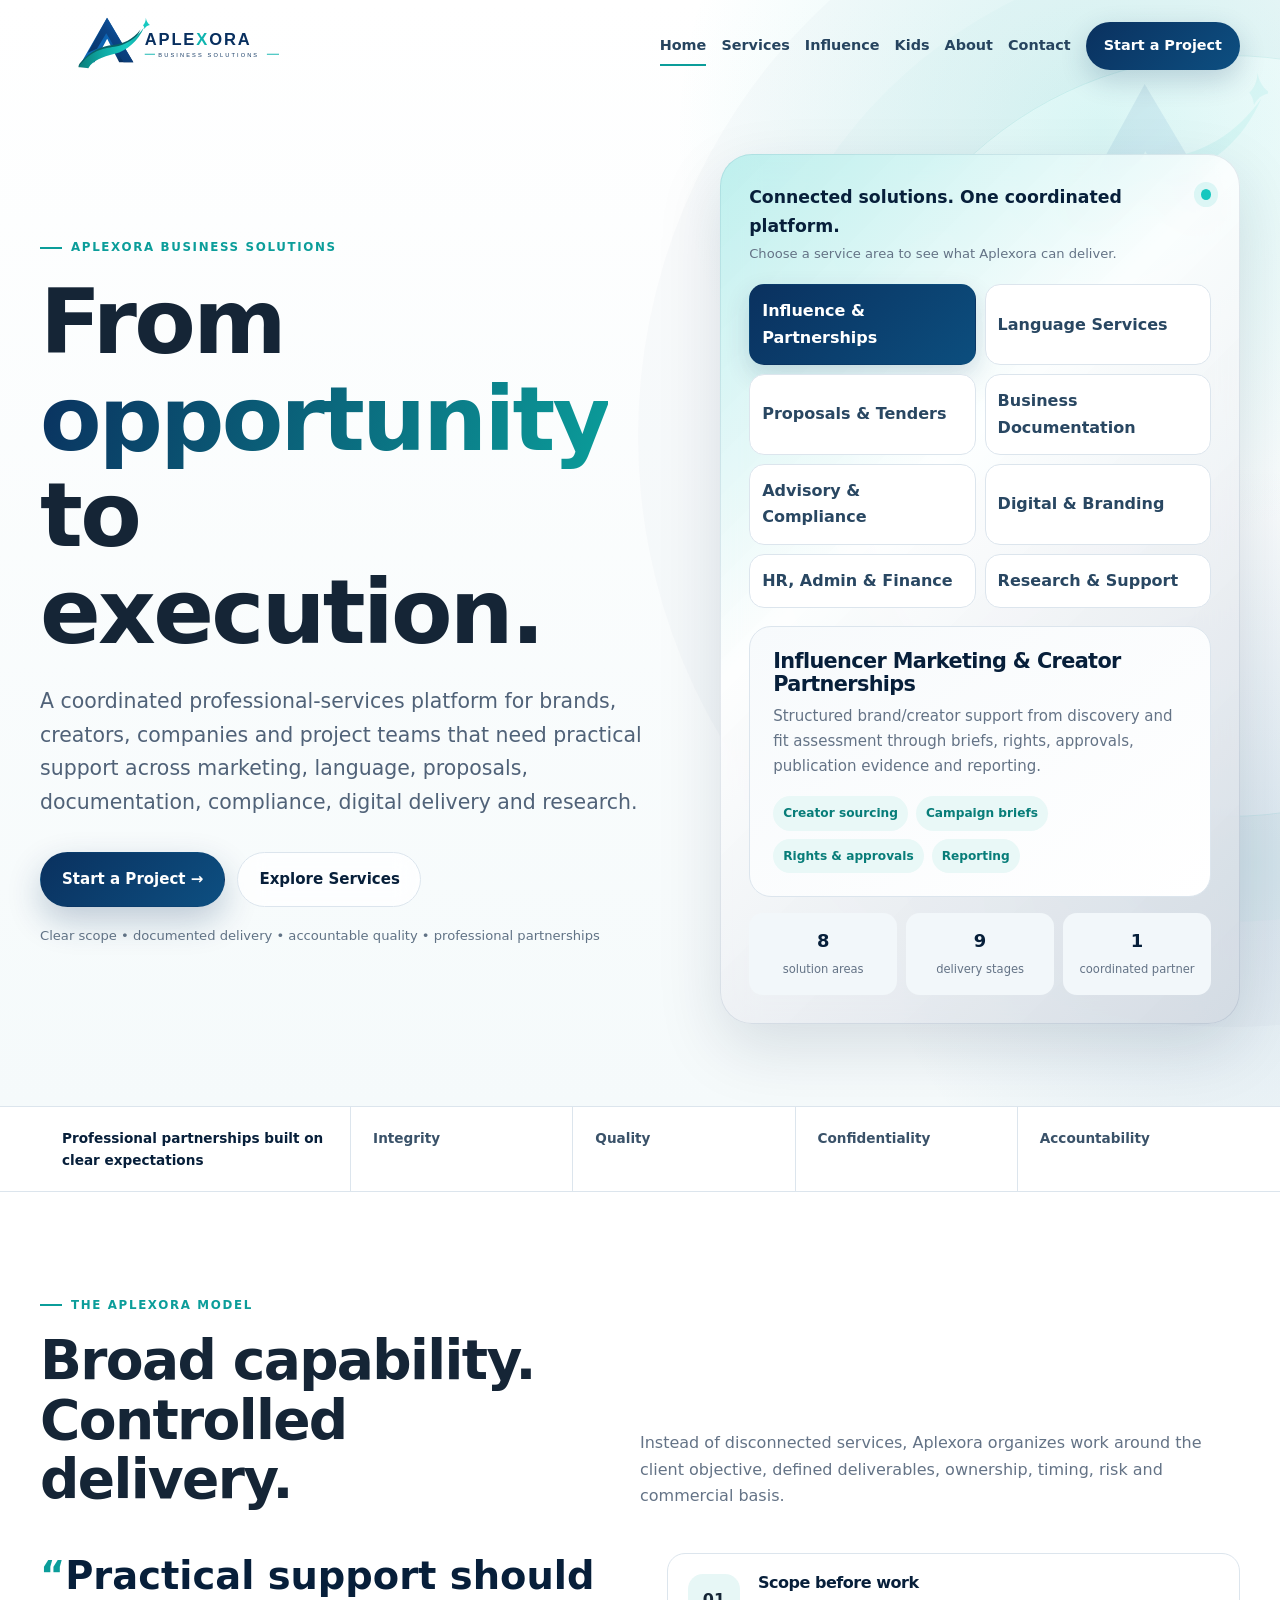
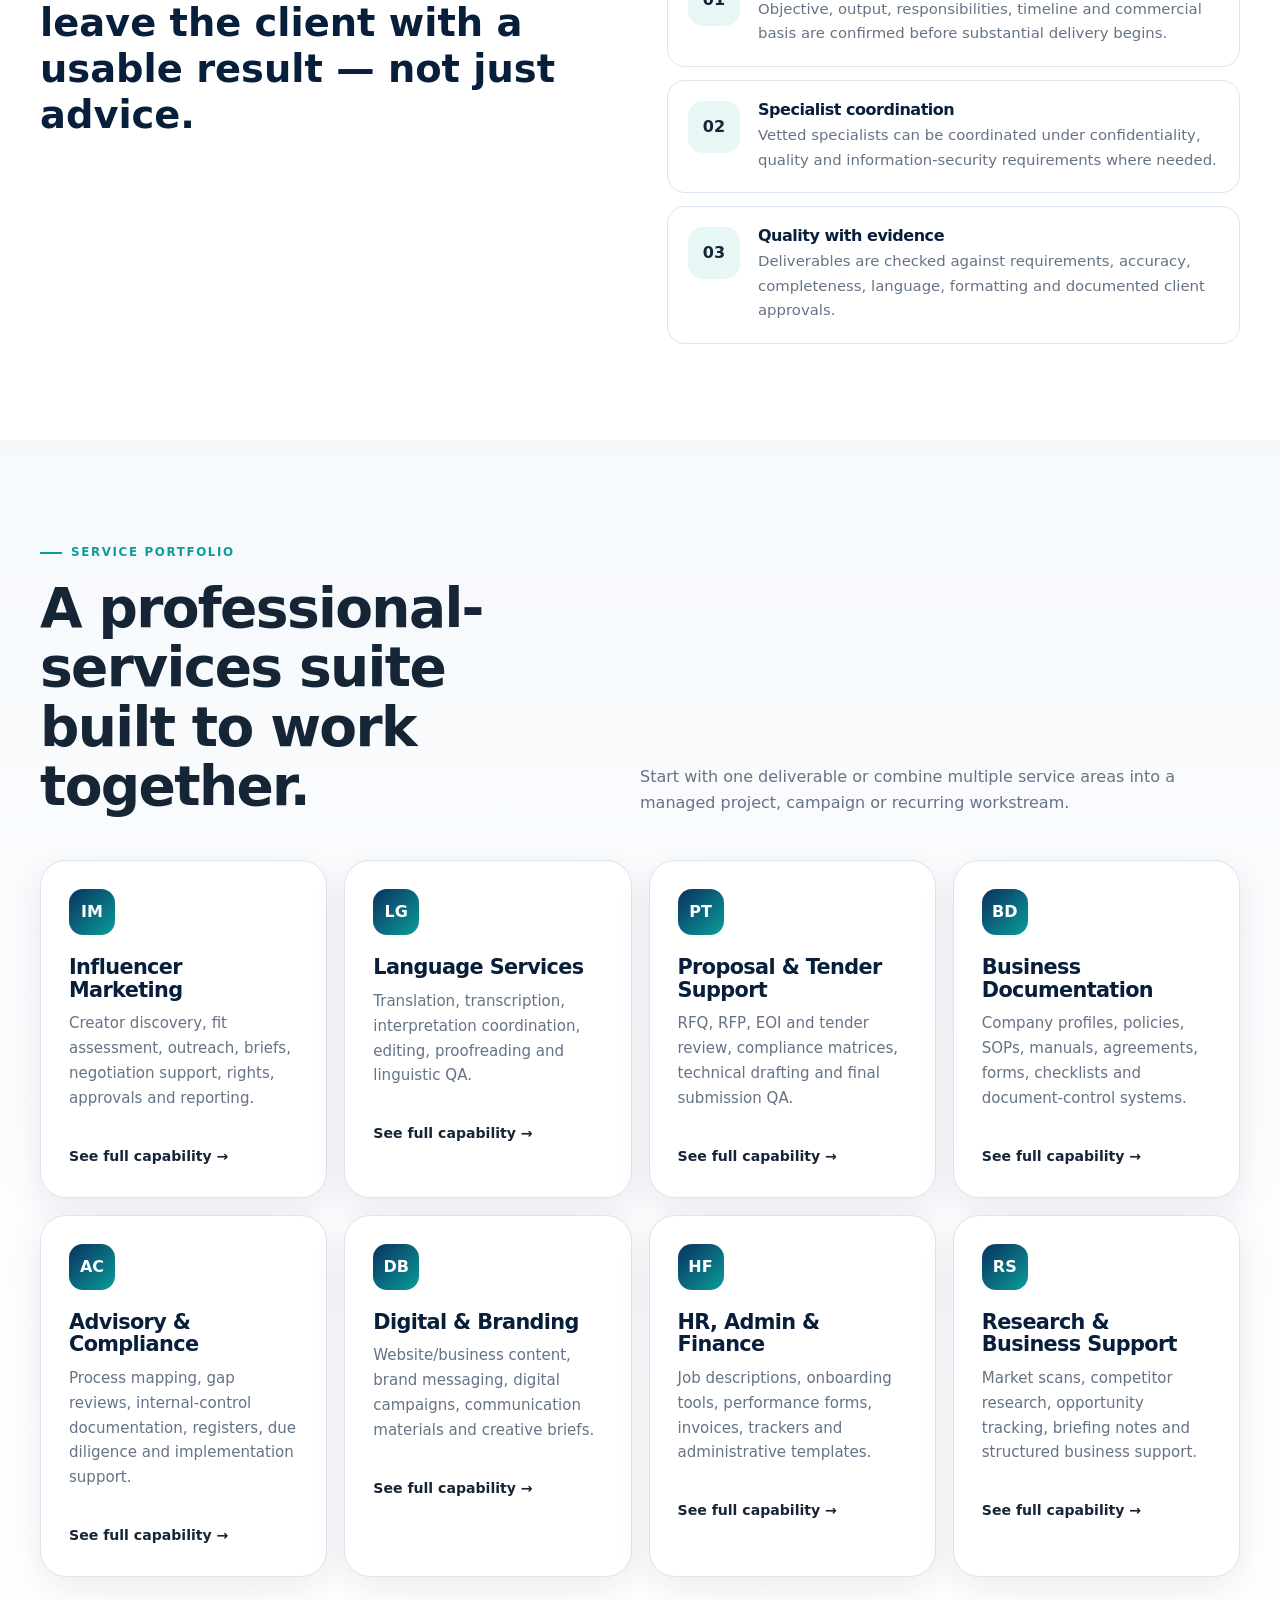
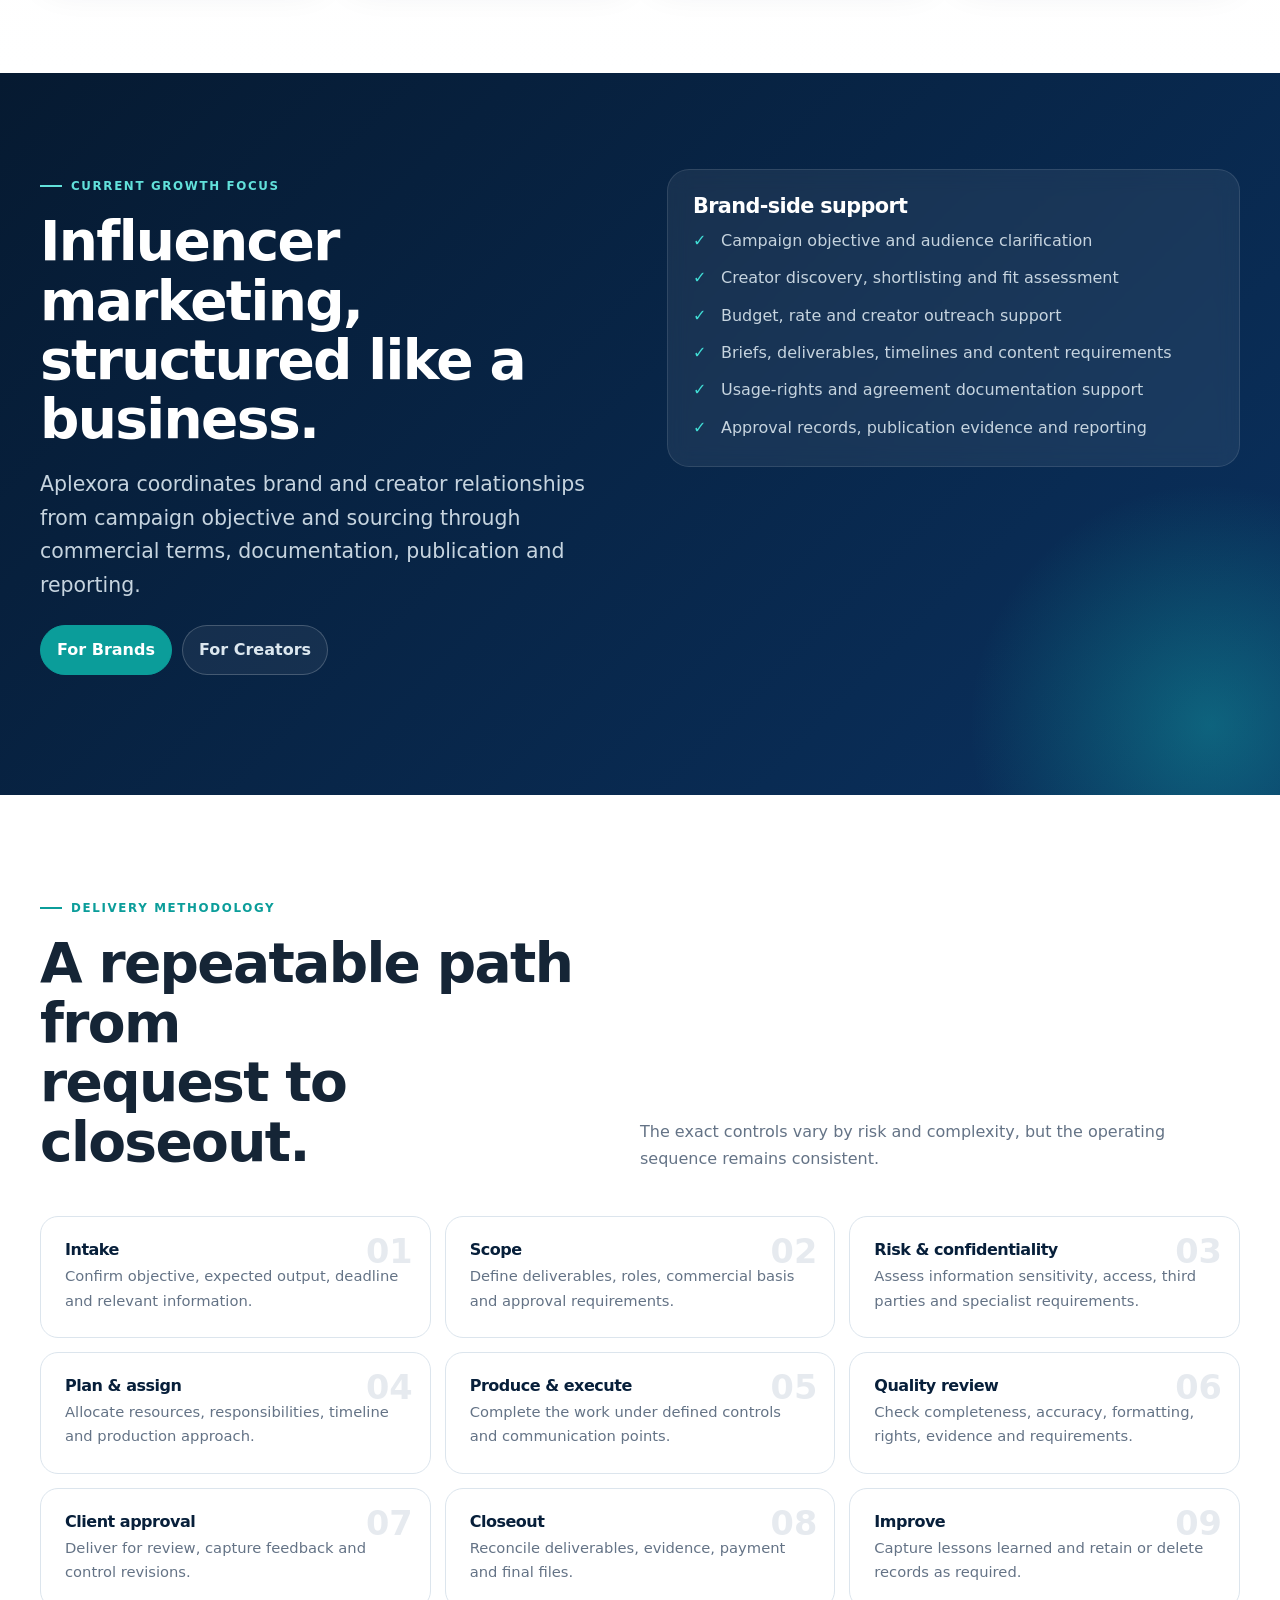
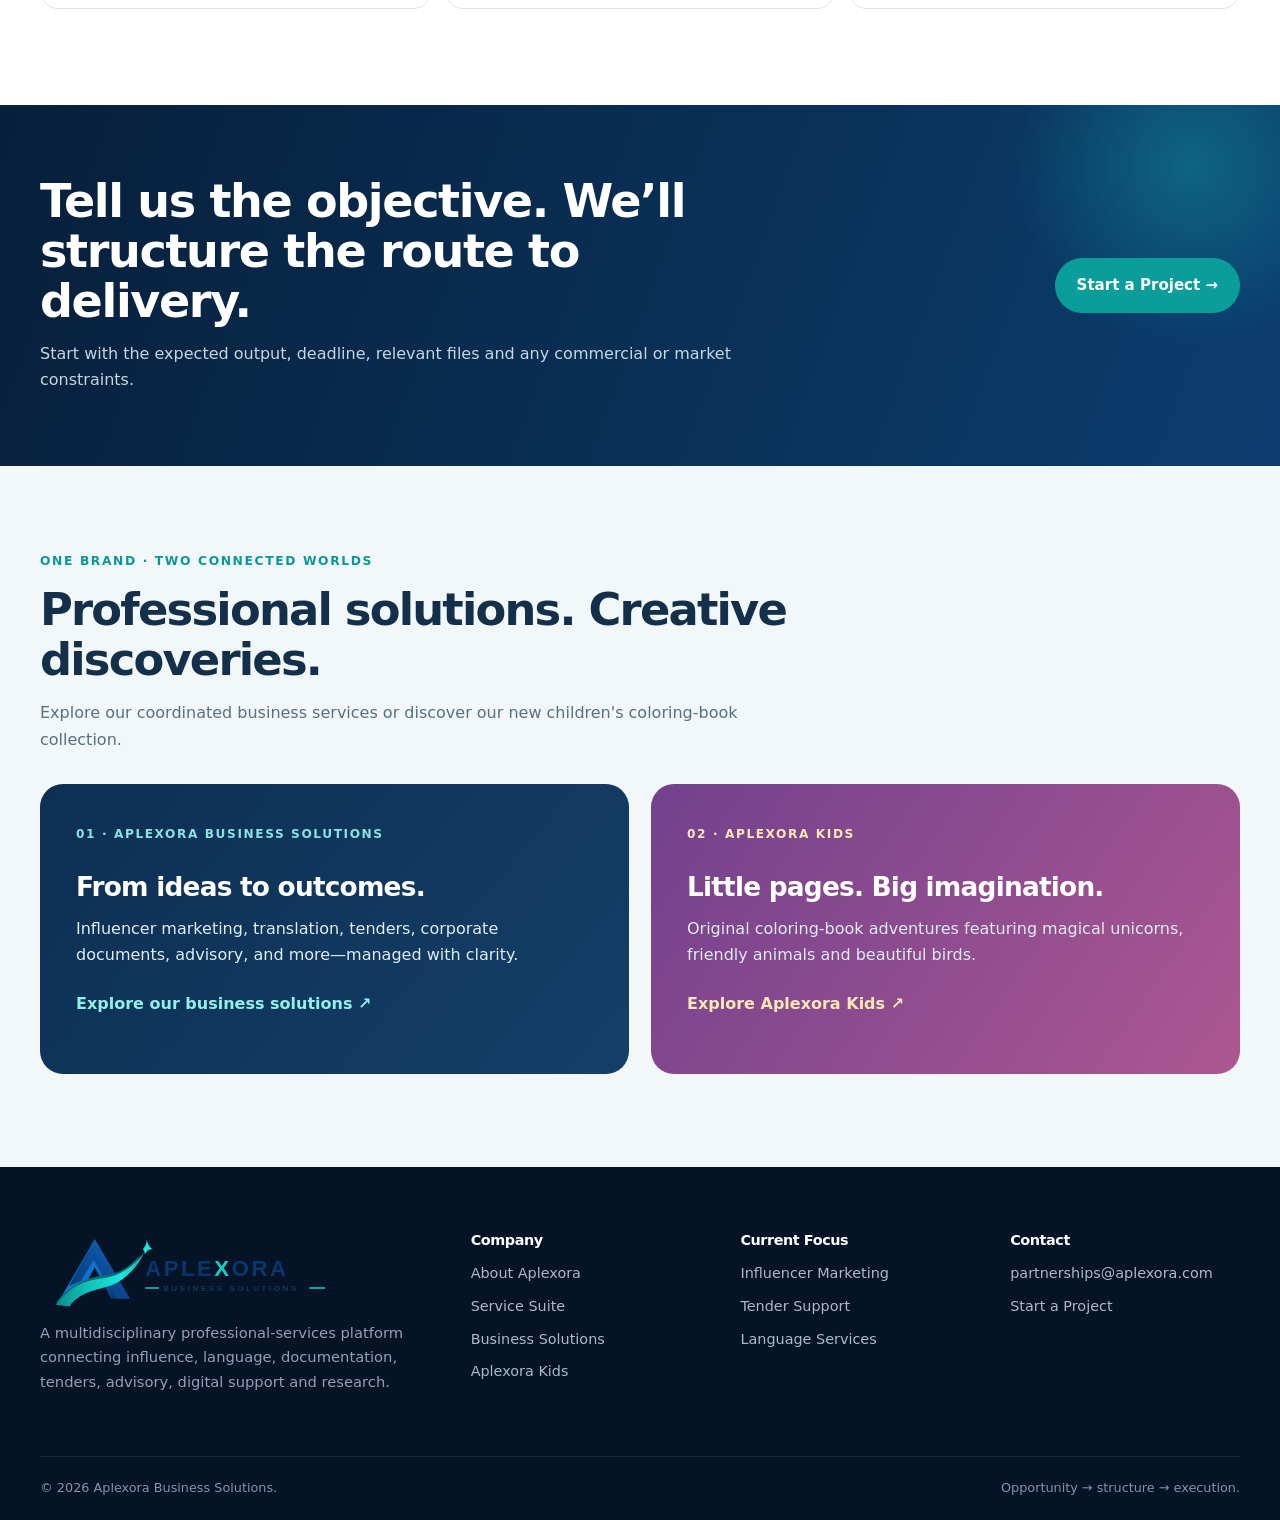
==== commit 4ff0045a: "Add Aplexora Kids and Business Solutions sections with discoverability improvements" ====
--- a/index.html
+++ b/index.html
@@ -8,7 +8,7 @@
 
   gtag('config', 'G-DZJTN5F0CT');
 </script>
-<meta charset="utf-8"><meta name="viewport" content="width=device-width,initial-scale=1"><title>Aplexora Business Solutions | From Opportunity to Execution</title><meta name="description" content="Aplexora connects influencer marketing, language services, proposal and tender support, business documentation, advisory, compliance, digital support and research under one coordinated platform."><link rel="icon" type="image/png" sizes="48x48" href="/assets/favicon-48x48.png"><link rel="icon" type="image/png" sizes="96x96" href="/assets/favicon-96x96.png"><link rel="icon" type="image/svg+xml" href="/assets/favicon.svg"><link rel="shortcut icon" href="/favicon.ico"><link rel="apple-touch-icon" sizes="180x180" href="/assets/favicon-180x180.png"><link rel="stylesheet" href="/assets/styles.css"><meta property="og:title" content="Aplexora Business Solutions | From Opportunity to Execution"><meta property="og:description" content="Aplexora connects influencer marketing, language services, proposal and tender support, business documentation, advisory, compliance, digital support and research under one coordinated platform."><meta property="og:type" content="website"><meta property="og:url" content="https://aplexora.com/"></head><body><header class="header"><div class="container header__row"><a class="brand" href="/" aria-label="Aplexora home"><img src="/assets/aplexora-logo.svg" alt="Aplexora Business Solutions"></a><nav class="nav"><a class="active" href="/">Home</a><a  href="/services/">Services</a><a  href="/influence/">Influence</a><a  href="/about/">About</a><a  href="/contact/">Contact</a><a class="nav-cta" href="/contact/#project">Start a Project</a></nav><button class="menu-btn" aria-label="Open navigation"><span></span></button></div></header><main>
+<meta charset="utf-8"><meta name="viewport" content="width=device-width,initial-scale=1"><title>Aplexora | Business Solutions, Influencer Marketing, Translation &amp; Kids</title><meta name="description" content="Aplexora connects influencer marketing, translations, tender and proposal support, corporate documentation, advisory and digital services. Discover Aplexora Kids coloring books."><link rel="icon" type="image/png" sizes="48x48" href="/assets/favicon-48x48.png"><link rel="icon" type="image/png" sizes="96x96" href="/assets/favicon-96x96.png"><link rel="icon" type="image/svg+xml" href="/assets/favicon.svg"><link rel="shortcut icon" href="/favicon.ico"><link rel="apple-touch-icon" sizes="180x180" href="/assets/favicon-180x180.png"><link rel="canonical" href="https://aplexora.com/"><link rel="manifest" href="/site.webmanifest"><link rel="stylesheet" href="/assets/styles.css"><link rel="stylesheet" href="/assets/growth.css"><meta property="og:title" content="Aplexora Business Solutions | From Opportunity to Execution"><meta property="og:description" content="Aplexora connects influencer marketing, language services, proposal and tender support, business documentation, advisory, compliance, digital support and research under one coordinated platform."><meta property="og:type" content="website"><meta property="og:url" content="https://aplexora.com/"><meta property="og:site_name" content="Aplexora"><meta property="og:image" content="https://aplexora.com/assets/aplexora-social-1200x630.png"><meta property="og:image:width" content="1200"><meta property="og:image:height" content="630"><meta property="og:image:alt" content="Aplexora Business Solutions"><meta name="twitter:card" content="summary_large_image"><meta name="twitter:title" content="Aplexora Business Solutions | From Opportunity to Execution"><meta name="twitter:description" content="Aplexora connects influencer marketing, language services, proposal and tender support, business documentation, advisory, compliance, digital support and research under one coordinated platform."><meta name="twitter:image" content="https://aplexora.com/assets/aplexora-social-1200x630.png"><meta name="theme-color" content="#0b396c"><script type="application/ld+json" id="aplexora-org-schema">{"@context":"https://schema.org","@type":"Organization","@id":"https://aplexora.com/#organization","name":"Aplexora Business Solutions","alternateName":"Aplexora","url":"https://aplexora.com/","logo":{"@type":"ImageObject","url":"https://aplexora.com/assets/favicon-512x512.png","contentUrl":"https://aplexora.com/assets/favicon-512x512.png","width":512,"height":512},"image":"https://aplexora.com/assets/aplexora-social-1200x630.png","email":"partnerships@aplexora.com","description":"Aplexora connects influencer marketing, language services, proposal and tender support, business documentation, advisory, compliance, digital support and research under one coordinated platform.","brand":{"@type":"Brand","name":"Aplexora Kids","url":"https://aplexora.com/kids/"},"knowsAbout":["Business solutions","Influencer marketing and creator partnerships","Translation and language services","Proposals and tender support","Professional documentation","Aplexora Kids coloring books"]}</script><script type="application/ld+json" id="aplexora-website-schema">{"@context":"https://schema.org","@type":"WebSite","@id":"https://aplexora.com/#website","url":"https://aplexora.com/","name":"Aplexora","alternateName":"Aplexora Business Solutions","publisher":{"@id":"https://aplexora.com/#organization"}}</script><meta name="theme-color" content="#0b396c"></head><body><header class="header"><div class="container header__row"><a class="brand" href="/" aria-label="Aplexora home"><img src="/assets/aplexora-logo.svg" alt="Aplexora Business Solutions"></a><nav class="nav"><a class="active" href="/">Home</a><a  href="/services/">Services</a><a  href="/influence/">Influence</a><a href="/kids/">Kids</a><a  href="/about/">About</a><a  href="/contact/">Contact</a><a class="nav-cta" href="/contact/#project">Start a Project</a></nav><button class="menu-btn" aria-label="Open navigation"><span></span></button></div></header><main>
 <section class="hero"><div class="container hero__grid"><div class="reveal"><div class="eyebrow">Aplexora Business Solutions</div><h1>From <span class="accent">opportunity</span><br>to execution.</h1><p class="lead" style="margin-top:24px">A coordinated professional-services platform for brands, creators, companies and project teams that need practical support across marketing, language, proposals, documentation, compliance, digital delivery and research.</p><div class="hero__actions"><a class="btn btn--primary" href="/contact/#project">Start a Project →</a><a class="btn btn--ghost" href="/services/">Explore Services</a></div><div class="hero-note">Clear scope • documented delivery • accountable quality • professional partnerships</div></div>
 <div class="hero__visual reveal"><img class="hero__logo-watermark" src="/assets/aplexora-mark.svg" alt=""><div class="solution-console"><div class="console-head"><div><strong>Connected solutions. One coordinated platform.</strong><span>Choose a service area to see what Aplexora can deliver.</span></div><div class="status-dot"></div></div><div class="solution-nav"><button class="solution-btn active" data-solution="influence">Influence & Partnerships</button><button class="solution-btn" data-solution="language">Language Services</button><button class="solution-btn" data-solution="tender">Proposals & Tenders</button><button class="solution-btn" data-solution="docs">Business Documentation</button><button class="solution-btn" data-solution="advisory">Advisory & Compliance</button><button class="solution-btn" data-solution="digital">Digital & Branding</button><button class="solution-btn" data-solution="hr">HR, Admin & Finance</button><button class="solution-btn" data-solution="research">Research & Support</button></div><div class="solution-detail" id="solution-detail"><h3>Influencer Marketing & Creator Partnerships</h3><p>Structured brand/creator support from discovery and fit assessment through briefs, rights, approvals, publication evidence and reporting.</p><div class="mini-pills"><span class="mini-pill">Creator sourcing</span><span class="mini-pill">Campaign briefs</span><span class="mini-pill">Rights & approvals</span><span class="mini-pill">Reporting</span></div></div><div class="console-footer"><div class="console-stat"><strong>8</strong><span>solution areas</span></div><div class="console-stat"><strong>9</strong><span>delivery stages</span></div><div class="console-stat"><strong>1</strong><span>coordinated partner</span></div></div></div></div></div></section>
 <section class="trustbar"><div class="container trustbar__row"><div class="trustbar__item">Professional partnerships built on clear expectations</div><div class="trustbar__item">Integrity</div><div class="trustbar__item">Quality</div><div class="trustbar__item">Confidentiality</div><div class="trustbar__item">Accountability</div></div></section>
@@ -25,4 +25,4 @@
 </div></div></section>
 <section class="section section--dark"><div class="container" data-tabs><div class="grid-2"><div class="reveal"><div class="eyebrow" style="color:#62e1db">Current growth focus</div><h2>Influencer marketing,<br>structured like a business.</h2><p class="lead" style="margin-top:18px">Aplexora coordinates brand and creator relationships from campaign objective and sourcing through commercial terms, documentation, publication and reporting.</p><div class="tabs"><button class="tab-btn active" data-target="brand-side">For Brands</button><button class="tab-btn" data-target="creator-side">For Creators</button></div></div><div class="reveal"><div class="tab-panel active dark-card" id="brand-side"><h3>Brand-side support</h3><ul class="check-list"><li>Campaign objective and audience clarification</li><li>Creator discovery, shortlisting and fit assessment</li><li>Budget, rate and creator outreach support</li><li>Briefs, deliverables, timelines and content requirements</li><li>Usage-rights and agreement documentation support</li><li>Approval records, publication evidence and reporting</li></ul></div><div class="tab-panel dark-card" id="creator-side"><h3>Creator-side support</h3><ul class="check-list"><li>Creator onboarding and professional profile documentation</li><li>Brand opportunity sourcing and outreach</li><li>Rate, deliverable, timeline and rights discussion support</li><li>Campaign brief interpretation and delivery coordination</li><li>Payment and deliverable tracking</li><li>Repeat-partnership communication support</li></ul></div></div></div></div></section>
 <section class="section"><div class="container"><div class="section-head reveal"><div><div class="eyebrow">Delivery methodology</div><h2>A repeatable path from<br>request to closeout.</h2></div><p>The exact controls vary by risk and complexity, but the operating sequence remains consistent.</p></div><div class="process-list"><div class="process reveal"><h4>Intake</h4><p>Confirm objective, expected output, deadline and relevant information.</p></div><div class="process reveal"><h4>Scope</h4><p>Define deliverables, roles, commercial basis and approval requirements.</p></div><div class="process reveal"><h4>Risk & confidentiality</h4><p>Assess information sensitivity, access, third parties and specialist requirements.</p></div><div class="process reveal"><h4>Plan & assign</h4><p>Allocate resources, responsibilities, timeline and production approach.</p></div><div class="process reveal"><h4>Produce & execute</h4><p>Complete the work under defined controls and communication points.</p></div><div class="process reveal"><h4>Quality review</h4><p>Check completeness, accuracy, formatting, rights, evidence and requirements.</p></div><div class="process reveal"><h4>Client approval</h4><p>Deliver for review, capture feedback and control revisions.</p></div><div class="process reveal"><h4>Closeout</h4><p>Reconcile deliverables, evidence, payment and final files.</p></div><div class="process reveal"><h4>Improve</h4><p>Capture lessons learned and retain or delete records as required.</p></div></div></div></section>
-<section class="cta"><div class="container cta__row"><div><h2>Tell us the objective. We’ll structure the route to delivery.</h2><p>Start with the expected output, deadline, relevant files and any commercial or market constraints.</p></div><a class="btn btn--teal" href="/contact/#project">Start a Project →</a></div></section></main><footer class="footer"><div class="container"><div class="footer__grid"><div><img src="/assets/aplexora-logo.svg" alt="Aplexora Business Solutions"><p>A multidisciplinary professional-services platform connecting influence, language, documentation, tenders, advisory, digital support and research.</p></div><div><h4>Company</h4><div class="footer__links"><a href="/about/">About Aplexora</a><a href="/services/">Service Suite</a></div></div><div><h4>Current Focus</h4><div class="footer__links"><a href="/influence/">Influencer Marketing</a><a href="/services/#tender">Tender Support</a><a href="/services/#language">Language Services</a></div></div><div><h4>Contact</h4><div class="footer__links"><a href="https://mail.google.com/mail/?view=cm&fs=1&to=partnerships%40aplexora.com&su=Aplexora%20Business%20Inquiry" target="_blank" rel="noopener">partnerships@aplexora.com</a><a href="/contact/#project">Start a Project</a></div></div></div><div class="footer__bottom"><span>© 2026 Aplexora Business Solutions.</span><span>Opportunity → structure → execution.</span></div></div></footer><script src="/assets/script.js"></script></body></html>+<section class="cta"><div class="container cta__row"><div><h2>Tell us the objective. We’ll structure the route to delivery.</h2><p>Start with the expected output, deadline, relevant files and any commercial or market constraints.</p></div><a class="btn btn--teal" href="/contact/#project">Start a Project →</a></div></section><section class="growth-landing" aria-labelledby="growth-title"><div class="container"><div class="growth-intro"><span class="growth-kicker">ONE BRAND · TWO CONNECTED WORLDS</span><h2 id="growth-title">Professional solutions. Creative discoveries.</h2><p>Explore our coordinated business services or discover our new children's coloring-book collection.</p></div><div class="growth-pair"><a class="growth-path growth-path--business" href="/solutions/"><span>01 · APLEXORA BUSINESS SOLUTIONS</span><h3>From ideas to outcomes.</h3><p>Influencer marketing, translation, tenders, corporate documents, advisory, and more—managed with clarity.</p><strong>Explore our business solutions ↗</strong></a><a class="growth-path growth-path--kids" href="/kids/"><span>02 · APLEXORA KIDS</span><h3>Little pages. Big imagination.</h3><p>Original coloring-book adventures featuring magical unicorns, friendly animals and beautiful birds.</p><strong>Explore Aplexora Kids ↗</strong></a></div></div></section></main><footer class="footer"><div class="container"><div class="footer__grid"><div><img src="/assets/aplexora-logo.svg" alt="Aplexora Business Solutions"><p>A multidisciplinary professional-services platform connecting influence, language, documentation, tenders, advisory, digital support and research.</p></div><div><h4>Company</h4><div class="footer__links"><a href="/about/">About Aplexora</a><a href="/services/">Service Suite</a><a href="/solutions/">Business Solutions</a><a href="/kids/">Aplexora Kids</a></div></div><div><h4>Current Focus</h4><div class="footer__links"><a href="/influence/">Influencer Marketing</a><a href="/services/#tender">Tender Support</a><a href="/services/#language">Language Services</a></div></div><div><h4>Contact</h4><div class="footer__links"><a href="https://mail.google.com/mail/?view=cm&fs=1&to=partnerships%40aplexora.com&su=Aplexora%20Business%20Inquiry" target="_blank" rel="noopener">partnerships@aplexora.com</a><a href="/contact/#project">Start a Project</a></div></div></div><div class="footer__bottom"><span>© 2026 Aplexora Business Solutions.</span><span>Opportunity → structure → execution.</span></div></div></footer><script src="/assets/script.js"></script></body></html>
--- a/assets/growth.css
+++ b/assets/growth.css
@@ -0,0 +1,9 @@
+
+.nav{gap:15px;font-size:.9rem}
+.growth-kicker{display:block;font-size:.77rem;font-weight:850;letter-spacing:.13em;text-transform:uppercase;color:#0b9798}
+.growth-landing{padding:85px 0 93px;background:#f2f8fa}.growth-intro{max-width:760px;margin-bottom:30px}.growth-intro h2{font-size:clamp(2rem,3.5vw,3.1rem);line-height:1.12;letter-spacing:-.04em;color:#142f4a;margin:14px 0}.growth-intro p{color:#557083;line-height:1.7}
+.growth-pair{display:grid;grid-template-columns:1fr 1fr;gap:22px}.growth-path{display:block;min-height:290px;border-radius:23px;padding:36px;background:linear-gradient(130deg,#0d2f53,#143f69);color:#fff;transition:transform .2s}.growth-path:hover{transform:translateY(-5px);color:#fff}.growth-path span{font-size:.76rem;font-weight:850;letter-spacing:.13em;color:#88e3df}.growth-path h3{color:#fff;font-size:1.65rem;line-height:1.2;margin:25px 0 13px}.growth-path p{color:#dfedf4;line-height:1.67}.growth-path strong{display:block;color:#90f1e8;margin-top:22px}.growth-path--kids{background:linear-gradient(125deg,#72418e,#ac5790)}.growth-path--kids span,.growth-path--kids strong{color:#ffe9b0}
+.growth-about{padding:68px 0;background:#fbf6fc}.growth-about .container{display:flex;align-items:center;justify-content:space-between;gap:36px}.growth-about h2{font-size:2.1rem;margin:10px 0;color:#1a3554}.growth-about p{max-width:700px;color:#536a7c;line-height:1.65}
+.growth-solutions-hero{padding:90px 0;background:linear-gradient(130deg,#eef6fa,#fff)}.growth-solutions-hero__inner{display:grid;grid-template-columns:1.45fr .8fr;align-items:center;gap:55px}.growth-solutions-hero h1{font-size:clamp(2.4rem,4.5vw,4.5rem);letter-spacing:-.055em;line-height:1.08;color:#112e49;margin:18px 0 23px}.growth-solutions-hero h1 span{color:#0b9496}.growth-solutions-hero .lead{max-width:720px}.growth-actions{display:flex;flex-wrap:wrap;gap:14px;margin-top:29px}.growth-solutions-aside{border-radius:23px;padding:38px;background:#103358;color:#fff;box-shadow:0 21px 47px #173c5f22}.growth-solutions-aside span{display:block;color:#9ce9de;font-size:.78rem;letter-spacing:.13em;font-weight:850}.growth-solutions-aside strong{display:block;font-size:1.35rem;line-height:1.3;margin:19px 0}.growth-solutions-aside p{color:#d4e4ee;line-height:1.65}
+.growth-solutions-list{padding:85px 0 96px}.growth-solutions-list h2{font-size:clamp(2.05rem,3vw,3rem);color:#163753;margin:13px 0}.growth-solutions-list>div>p{color:#5b6d7d}.growth-service-grid{display:grid;grid-template-columns:repeat(2,minmax(0,1fr));gap:19px;margin-top:30px}.growth-service-card{display:flex;flex-direction:column;border:1px solid #e0eaed;border-radius:20px;padding:31px;color:#123456;background:#fff;box-shadow:0 10px 25px #173c4e0c;transition:transform .2s,box-shadow .2s}.growth-service-card:hover{transform:translateY(-4px);box-shadow:0 19px 36px #173c4e20}.growth-service-card span{font-size:.75rem;font-weight:850;letter-spacing:.12em;color:#008f92}.growth-service-card h3{font-size:1.3rem;line-height:1.25;color:#123451;margin:12px 0}.growth-service-card p{color:#546b7b;line-height:1.65;flex:1}.growth-service-card strong{margin-top:22px;font-size:.88rem;color:#078c8e}.growth-cta{background:#ecf8f6;padding:61px 0}.growth-cta .container{display:flex;align-items:center;justify-content:space-between;gap:30px}.growth-cta h2{font-size:2.1rem;color:#123851;margin:12px 0}.growth-cta p{color:#516879}
+@media(max-width:1120px){.nav{gap:11px;font-size:.85rem}.brand img{width:215px}}@media(max-width:900px){.growth-solutions-hero__inner{grid-template-columns:1fr}.growth-solutions-aside{max-width:620px}.growth-cta .container,.growth-about .container{align-items:flex-start;flex-direction:column}}@media(max-width:650px){.growth-pair,.growth-service-grid{grid-template-columns:1fr}.growth-landing,.growth-solutions-list{padding:65px 0}.growth-path{min-height:0}.growth-solutions-hero{padding:61px 0}.growth-actions .btn{width:100%;text-align:center}}
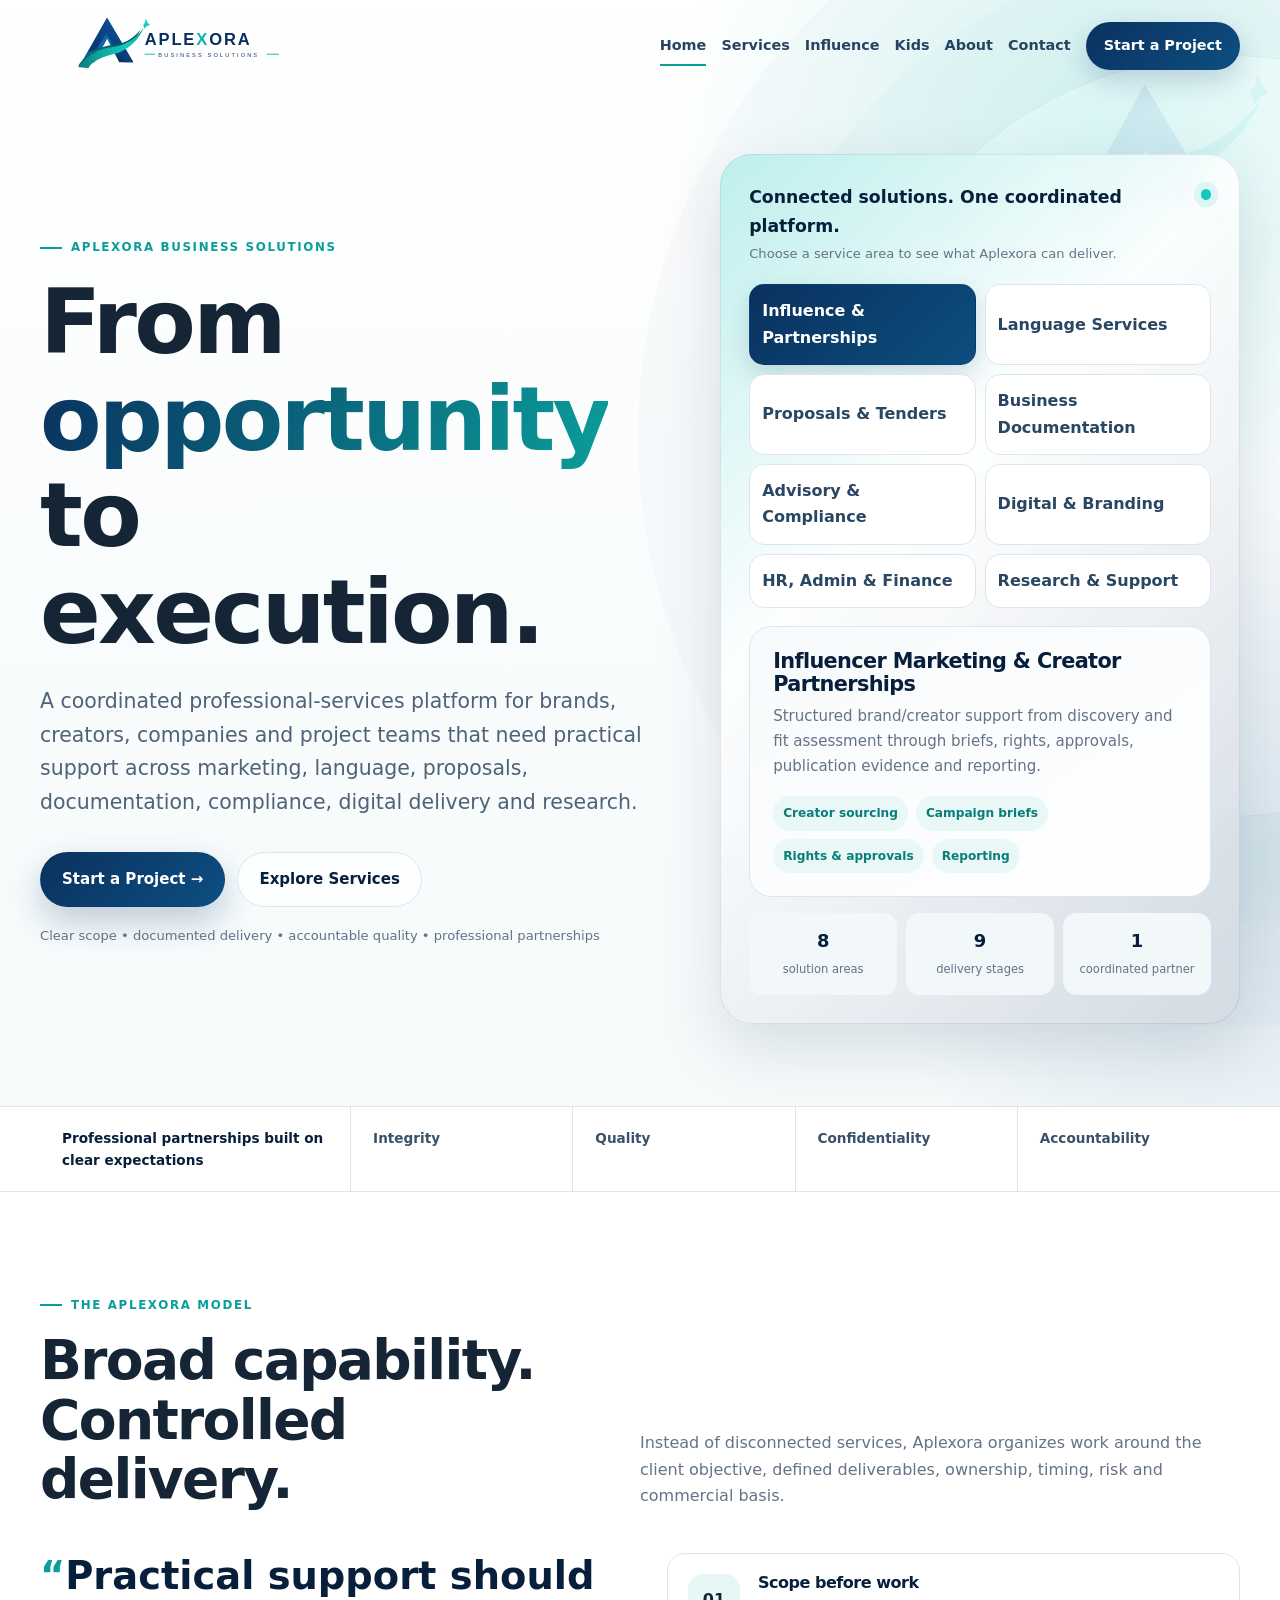
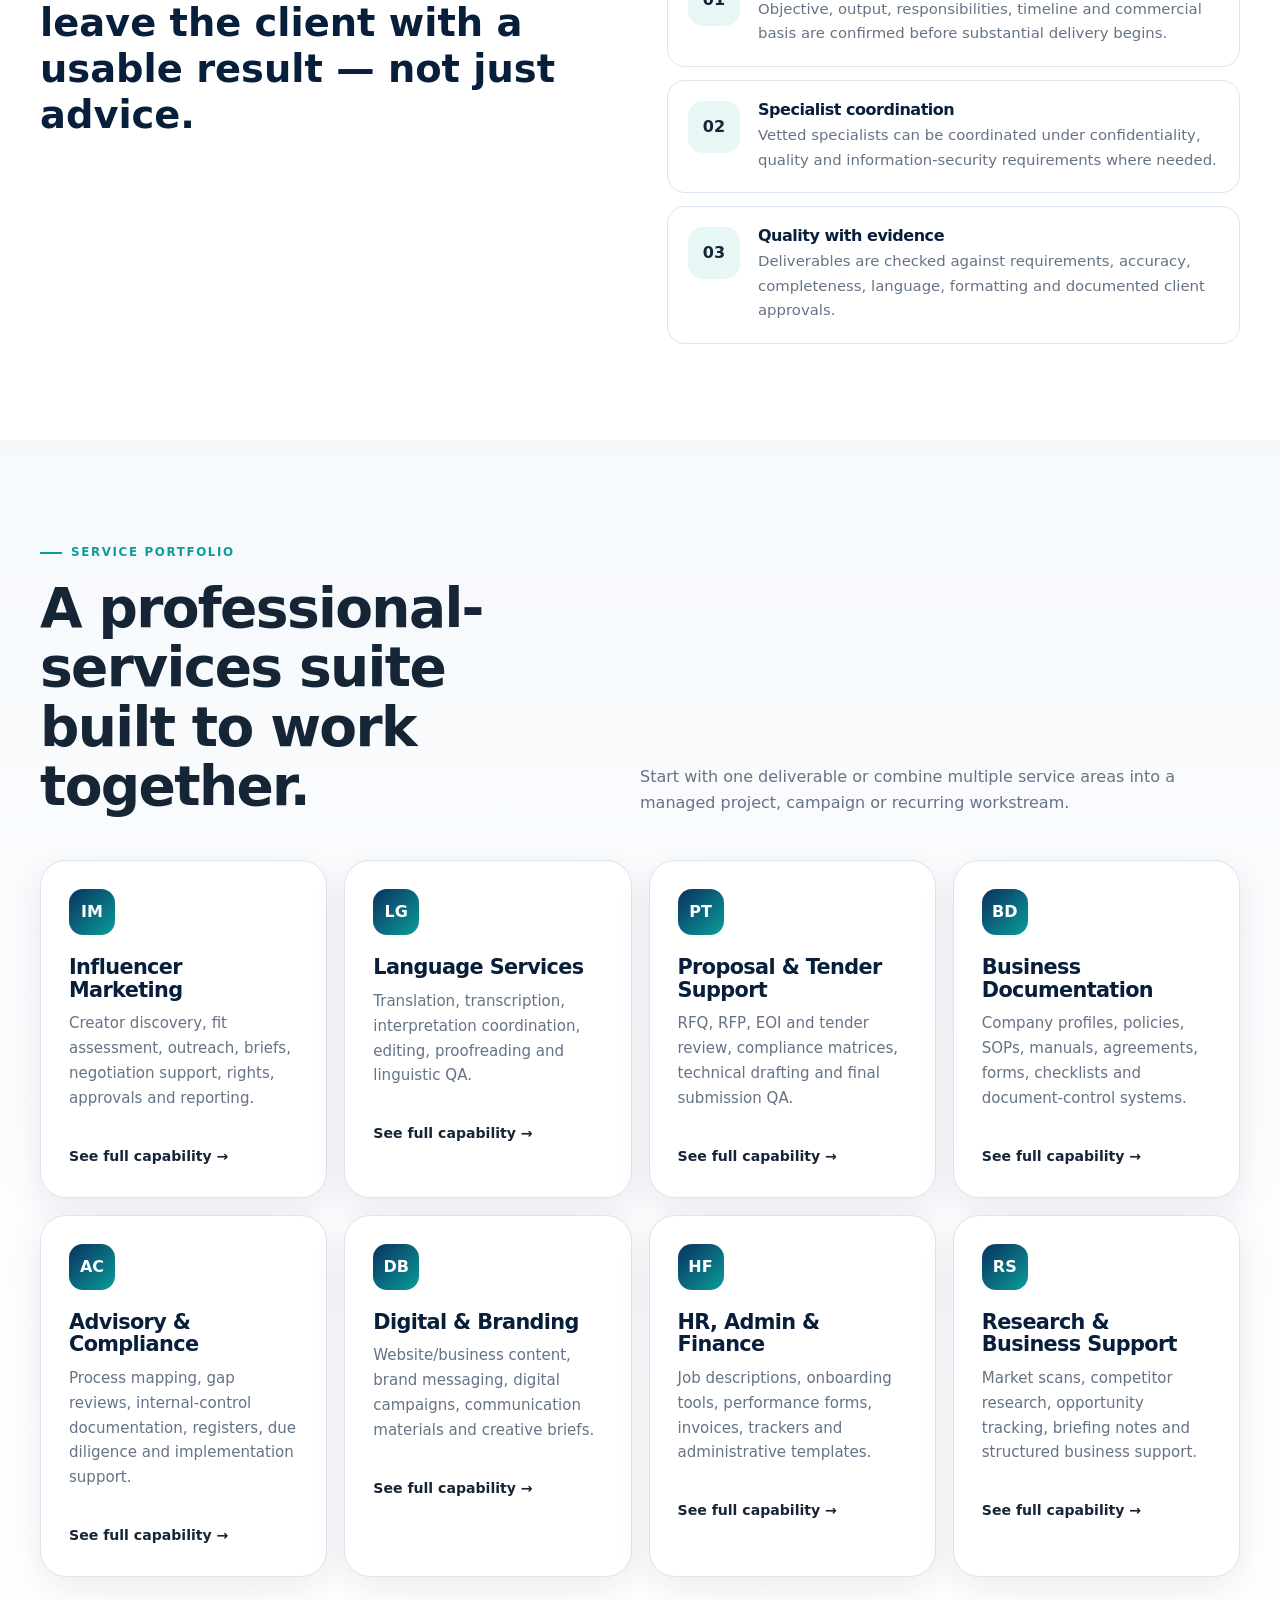
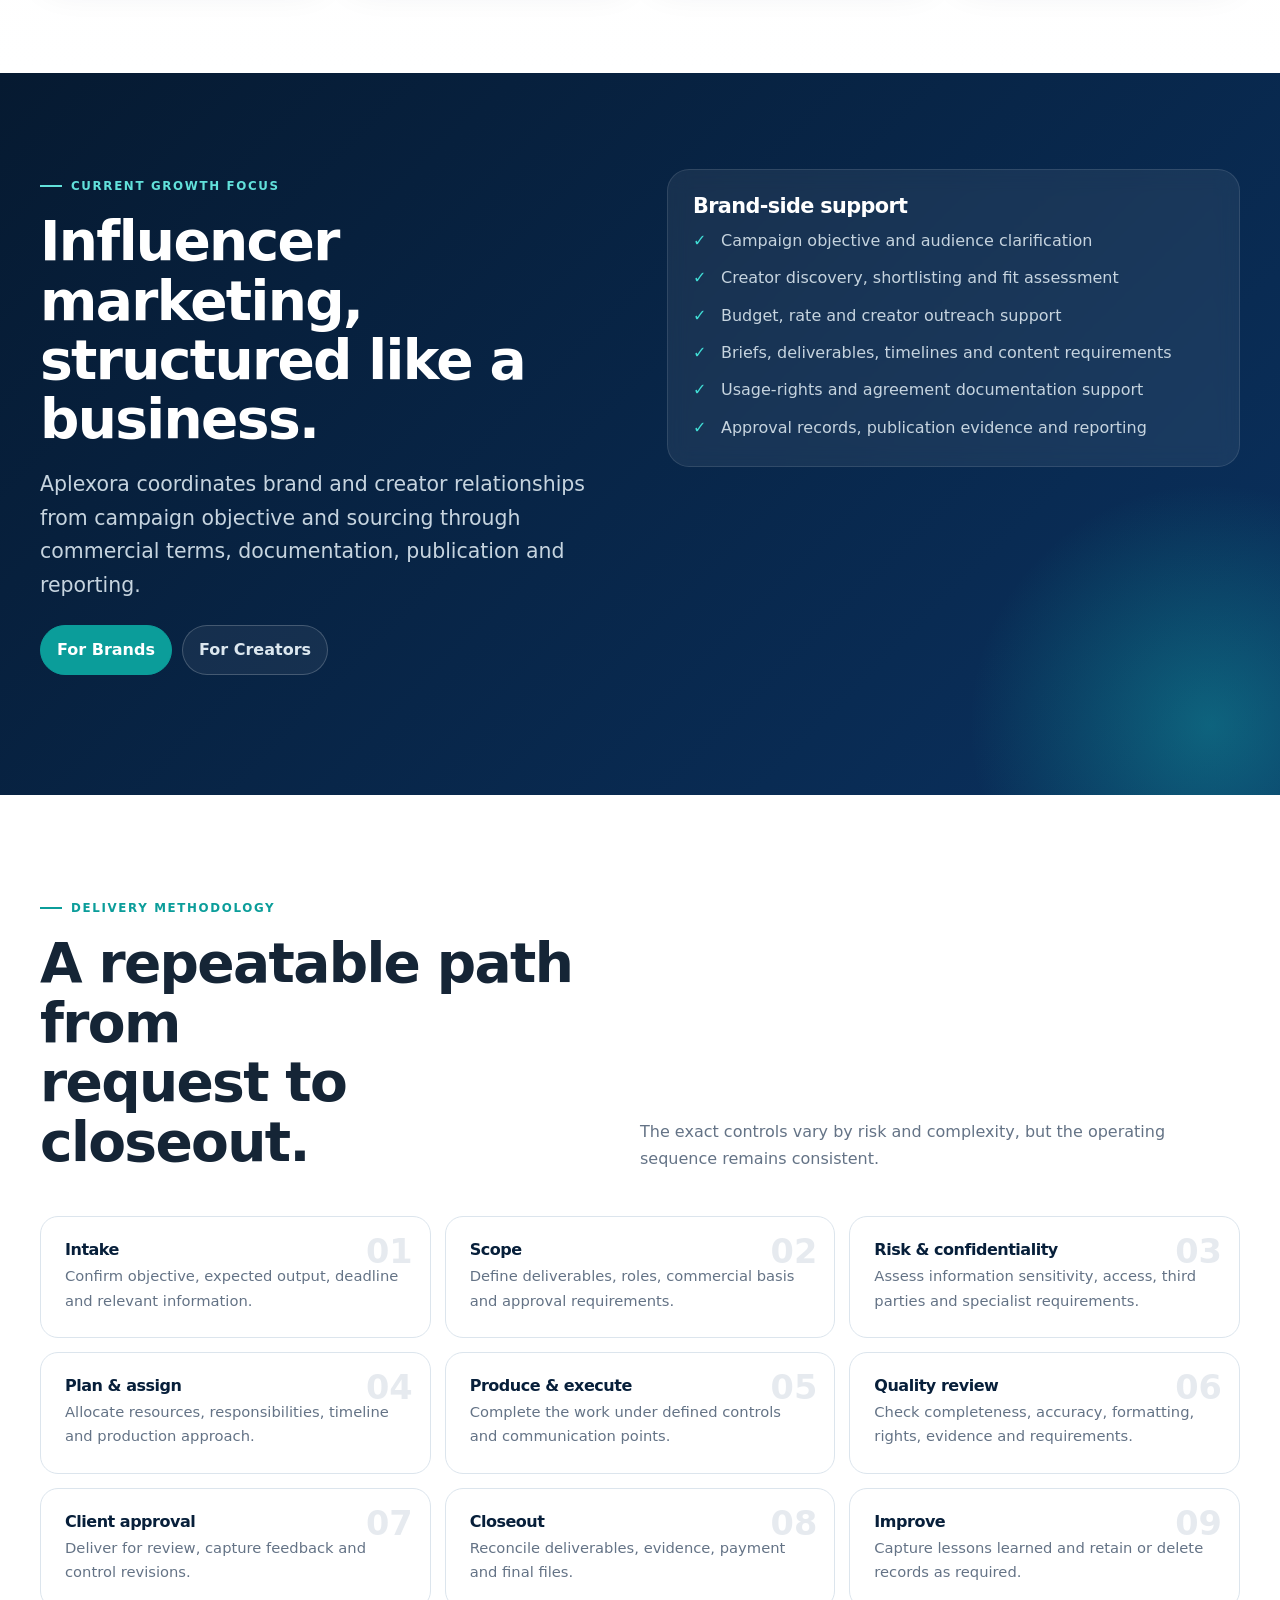
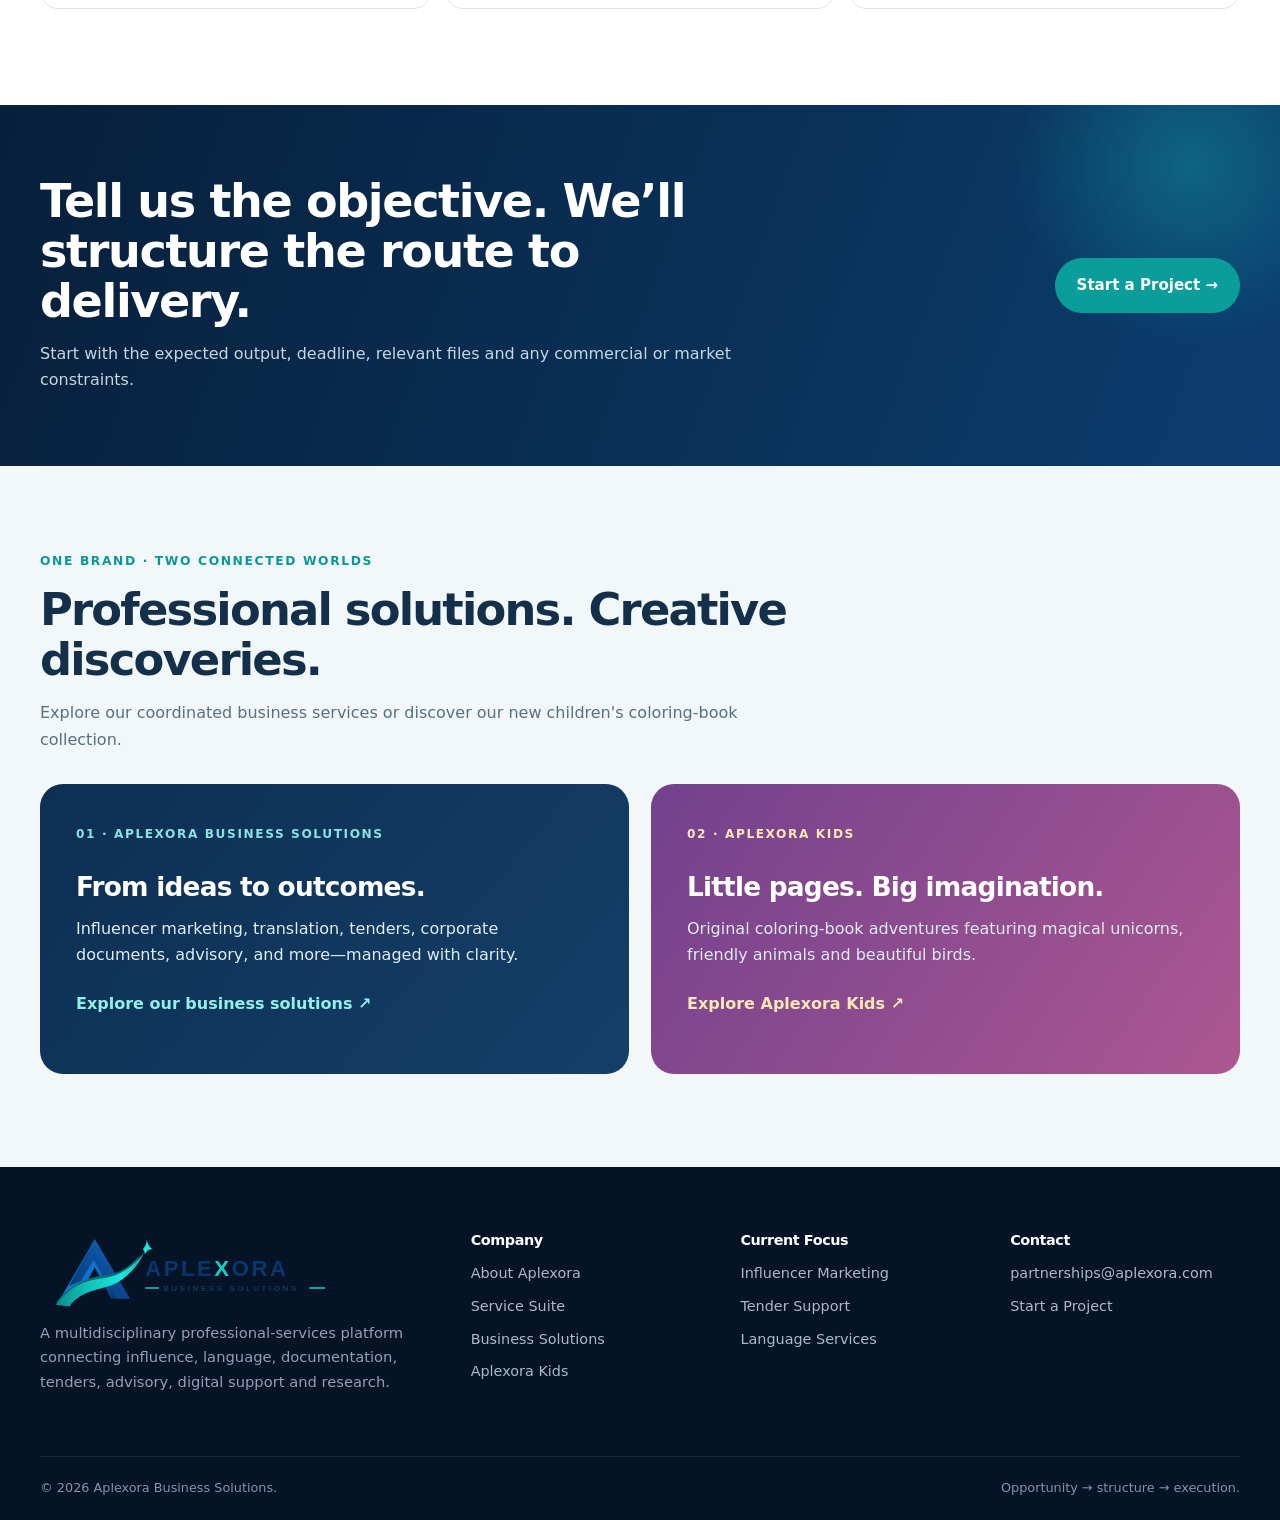
==== commit beca756a: "Prevent homepage hero text overflow on small mobile screens" ====
--- a/index.html
+++ b/index.html
@@ -8,21 +8,21 @@
 
   gtag('config', 'G-DZJTN5F0CT');
 </script>
-<meta charset="utf-8"><meta name="viewport" content="width=device-width,initial-scale=1"><title>Aplexora | Business Solutions, Influencer Marketing, Translation &amp; Kids</title><meta name="description" content="Aplexora connects influencer marketing, translations, tender and proposal support, corporate documentation, advisory and digital services. Discover Aplexora Kids coloring books."><link rel="icon" type="image/png" sizes="48x48" href="/assets/favicon-48x48.png"><link rel="icon" type="image/png" sizes="96x96" href="/assets/favicon-96x96.png"><link rel="icon" type="image/svg+xml" href="/assets/favicon.svg"><link rel="shortcut icon" href="/favicon.ico"><link rel="apple-touch-icon" sizes="180x180" href="/assets/favicon-180x180.png"><link rel="canonical" href="https://aplexora.com/"><link rel="manifest" href="/site.webmanifest"><link rel="stylesheet" href="/assets/styles.css"><link rel="stylesheet" href="/assets/growth.css"><meta property="og:title" content="Aplexora Business Solutions | From Opportunity to Execution"><meta property="og:description" content="Aplexora connects influencer marketing, language services, proposal and tender support, business documentation, advisory, compliance, digital support and research under one coordinated platform."><meta property="og:type" content="website"><meta property="og:url" content="https://aplexora.com/"><meta property="og:site_name" content="Aplexora"><meta property="og:image" content="https://aplexora.com/assets/aplexora-social-1200x630.png"><meta property="og:image:width" content="1200"><meta property="og:image:height" content="630"><meta property="og:image:alt" content="Aplexora Business Solutions"><meta name="twitter:card" content="summary_large_image"><meta name="twitter:title" content="Aplexora Business Solutions | From Opportunity to Execution"><meta name="twitter:description" content="Aplexora connects influencer marketing, language services, proposal and tender support, business documentation, advisory, compliance, digital support and research under one coordinated platform."><meta name="twitter:image" content="https://aplexora.com/assets/aplexora-social-1200x630.png"><meta name="theme-color" content="#0b396c"><script type="application/ld+json" id="aplexora-org-schema">{"@context":"https://schema.org","@type":"Organization","@id":"https://aplexora.com/#organization","name":"Aplexora Business Solutions","alternateName":"Aplexora","url":"https://aplexora.com/","logo":{"@type":"ImageObject","url":"https://aplexora.com/assets/favicon-512x512.png","contentUrl":"https://aplexora.com/assets/favicon-512x512.png","width":512,"height":512},"image":"https://aplexora.com/assets/aplexora-social-1200x630.png","email":"partnerships@aplexora.com","description":"Aplexora connects influencer marketing, language services, proposal and tender support, business documentation, advisory, compliance, digital support and research under one coordinated platform.","brand":{"@type":"Brand","name":"Aplexora Kids","url":"https://aplexora.com/kids/"},"knowsAbout":["Business solutions","Influencer marketing and creator partnerships","Translation and language services","Proposals and tender support","Professional documentation","Aplexora Kids coloring books"]}</script><script type="application/ld+json" id="aplexora-website-schema">{"@context":"https://schema.org","@type":"WebSite","@id":"https://aplexora.com/#website","url":"https://aplexora.com/","name":"Aplexora","alternateName":"Aplexora Business Solutions","publisher":{"@id":"https://aplexora.com/#organization"}}</script><meta name="theme-color" content="#0b396c"></head><body><header class="header"><div class="container header__row"><a class="brand" href="/" aria-label="Aplexora home"><img src="/assets/aplexora-logo.svg" alt="Aplexora Business Solutions"></a><nav class="nav"><a class="active" href="/">Home</a><a  href="/services/">Services</a><a  href="/influence/">Influence</a><a href="/kids/">Kids</a><a  href="/about/">About</a><a  href="/contact/">Contact</a><a class="nav-cta" href="/contact/#project">Start a Project</a></nav><button class="menu-btn" aria-label="Open navigation"><span></span></button></div></header><main>
+<meta charset="utf-8"><meta name="viewport" content="width=device-width,initial-scale=1"><title>Aplexora | Business Solutions, Influencer Marketing, Translation &amp; Kids</title><meta name="description" content="Aplexora connects influencer marketing, translations, tender and proposal support, corporate documentation, advisory and digital services. Discover Aplexora Kids coloring books."><link rel="icon" type="image/png" sizes="48x48" href="/assets/favicon-48x48.png"><link rel="icon" type="image/png" sizes="96x96" href="/assets/favicon-96x96.png"><link rel="icon" type="image/svg+xml" href="/assets/favicon.svg"><link rel="shortcut icon" href="/favicon.ico"><link rel="apple-touch-icon" sizes="180x180" href="/assets/favicon-180x180.png"><link rel="canonical" href="https://aplexora.com/"><link rel="manifest" href="/site.webmanifest"><link rel="stylesheet" href="/assets/styles.css?v=20261029-mobile-fix"><link rel="stylesheet" href="/assets/growth.css"><meta property="og:title" content="Aplexora Business Solutions | From Opportunity to Execution"><meta property="og:description" content="Aplexora connects influencer marketing, language services, proposal and tender support, business documentation, advisory, compliance, digital support and research under one coordinated platform."><meta property="og:type" content="website"><meta property="og:url" content="https://aplexora.com/"><meta property="og:site_name" content="Aplexora"><meta property="og:image" content="https://aplexora.com/assets/aplexora-social-1200x630.png"><meta property="og:image:width" content="1200"><meta property="og:image:height" content="630"><meta property="og:image:alt" content="Aplexora Business Solutions"><meta name="twitter:card" content="summary_large_image"><meta name="twitter:title" content="Aplexora Business Solutions | From Opportunity to Execution"><meta name="twitter:description" content="Aplexora connects influencer marketing, language services, proposal and tender support, business documentation, advisory, compliance, digital support and research under one coordinated platform."><meta name="twitter:image" content="https://aplexora.com/assets/aplexora-social-1200x630.png"><meta name="theme-color" content="#0b396c"><script type="application/ld+json" id="aplexora-org-schema">{"@context":"https://schema.org","@type":"Organization","@id":"https://aplexora.com/#organization","name":"Aplexora Business Solutions","alternateName":"Aplexora","url":"https://aplexora.com/","logo":{"@type":"ImageObject","url":"https://aplexora.com/assets/favicon-512x512.png","contentUrl":"https://aplexora.com/assets/favicon-512x512.png","width":512,"height":512},"image":"https://aplexora.com/assets/aplexora-social-1200x630.png","email":"partnerships@aplexora.com","description":"Aplexora connects influencer marketing, language services, proposal and tender support, business documentation, advisory, compliance, digital support and research under one coordinated platform.","brand":{"@type":"Brand","name":"Aplexora Kids","url":"https://aplexora.com/kids/"},"knowsAbout":["Business solutions","Influencer marketing and creator partnerships","Translation and language services","Proposals and tender support","Professional documentation","Aplexora Kids coloring books"]}</script><script type="application/ld+json" id="aplexora-website-schema">{"@context":"https://schema.org","@type":"WebSite","@id":"https://aplexora.com/#website","url":"https://aplexora.com/","name":"Aplexora","alternateName":"Aplexora Business Solutions","publisher":{"@id":"https://aplexora.com/#organization"}}</script><meta name="theme-color" content="#0b396c"></head><body><header class="header"><div class="container header__row"><a class="brand" href="/" aria-label="Aplexora home"><img src="/assets/aplexora-logo.svg" alt="Aplexora Business Solutions"></a><nav class="nav"><a class="active" href="/">Home</a><a  href="/services/">Services</a><a  href="/influence/">Influence</a><a href="/kids/">Kids</a><a  href="/about/">About</a><a  href="/contact/">Contact</a><a class="nav-cta" href="/contact/#project">Start a Project</a></nav><button class="menu-btn" aria-label="Open navigation"><span></span></button></div></header><main>
 <section class="hero"><div class="container hero__grid"><div class="reveal"><div class="eyebrow">Aplexora Business Solutions</div><h1>From <span class="accent">opportunity</span><br>to execution.</h1><p class="lead" style="margin-top:24px">A coordinated professional-services platform for brands, creators, companies and project teams that need practical support across marketing, language, proposals, documentation, compliance, digital delivery and research.</p><div class="hero__actions"><a class="btn btn--primary" href="/contact/#project">Start a Project →</a><a class="btn btn--ghost" href="/services/">Explore Services</a></div><div class="hero-note">Clear scope • documented delivery • accountable quality • professional partnerships</div></div>
 <div class="hero__visual reveal"><img class="hero__logo-watermark" src="/assets/aplexora-mark.svg" alt=""><div class="solution-console"><div class="console-head"><div><strong>Connected solutions. One coordinated platform.</strong><span>Choose a service area to see what Aplexora can deliver.</span></div><div class="status-dot"></div></div><div class="solution-nav"><button class="solution-btn active" data-solution="influence">Influence & Partnerships</button><button class="solution-btn" data-solution="language">Language Services</button><button class="solution-btn" data-solution="tender">Proposals & Tenders</button><button class="solution-btn" data-solution="docs">Business Documentation</button><button class="solution-btn" data-solution="advisory">Advisory & Compliance</button><button class="solution-btn" data-solution="digital">Digital & Branding</button><button class="solution-btn" data-solution="hr">HR, Admin & Finance</button><button class="solution-btn" data-solution="research">Research & Support</button></div><div class="solution-detail" id="solution-detail"><h3>Influencer Marketing & Creator Partnerships</h3><p>Structured brand/creator support from discovery and fit assessment through briefs, rights, approvals, publication evidence and reporting.</p><div class="mini-pills"><span class="mini-pill">Creator sourcing</span><span class="mini-pill">Campaign briefs</span><span class="mini-pill">Rights & approvals</span><span class="mini-pill">Reporting</span></div></div><div class="console-footer"><div class="console-stat"><strong>8</strong><span>solution areas</span></div><div class="console-stat"><strong>9</strong><span>delivery stages</span></div><div class="console-stat"><strong>1</strong><span>coordinated partner</span></div></div></div></div></div></section>
 <section class="trustbar"><div class="container trustbar__row"><div class="trustbar__item">Professional partnerships built on clear expectations</div><div class="trustbar__item">Integrity</div><div class="trustbar__item">Quality</div><div class="trustbar__item">Confidentiality</div><div class="trustbar__item">Accountability</div></div></section>
 <section class="section"><div class="container"><div class="section-head reveal"><div><div class="eyebrow">The Aplexora model</div><h2>Broad capability.<br>Controlled delivery.</h2></div><p>Instead of disconnected services, Aplexora organizes work around the client objective, defined deliverables, ownership, timing, risk and commercial basis.</p></div><div class="grid-2"><div class="big-quote reveal"><span class="mark">“</span>Practical support should leave the client with a usable result — not just advice.</div><div class="principles"><div class="principle reveal"><div class="principle__num">01</div><div><h4>Scope before work</h4><p>Objective, output, responsibilities, timeline and commercial basis are confirmed before substantial delivery begins.</p></div></div><div class="principle reveal"><div class="principle__num">02</div><div><h4>Specialist coordination</h4><p>Vetted specialists can be coordinated under confidentiality, quality and information-security requirements where needed.</p></div></div><div class="principle reveal"><div class="principle__num">03</div><div><h4>Quality with evidence</h4><p>Deliverables are checked against requirements, accuracy, completeness, language, formatting and documented client approvals.</p></div></div></div></div></div></section>
 <section class="section section--soft"><div class="container"><div class="section-head reveal"><div><div class="eyebrow">Service portfolio</div><h2>A professional-services suite<br>built to work together.</h2></div><p>Start with one deliverable or combine multiple service areas into a managed project, campaign or recurring workstream.</p></div><div class="grid-4">
-<a class="card service-card-link reveal" href="/services/#influence"><div class="card__icon">IM</div><h3>Influencer Marketing</h3><p>Creator discovery, fit assessment, outreach, briefs, negotiation support, rights, approvals and reporting.</p><span class="card-link">See full capability →</span></a>
-<a class="card service-card-link reveal" href="/services/#language"><div class="card__icon">LG</div><h3>Language Services</h3><p>Translation, transcription, interpretation coordination, editing, proofreading and linguistic QA.</p><span class="card-link">See full capability →</span></a>
-<a class="card service-card-link reveal" href="/services/#tender"><div class="card__icon">PT</div><h3>Proposal & Tender Support</h3><p>RFQ, RFP, EOI and tender review, compliance matrices, technical drafting and final submission QA.</p><span class="card-link">See full capability →</span></a>
-<a class="card service-card-link reveal" href="/services/#docs"><div class="card__icon">BD</div><h3>Business Documentation</h3><p>Company profiles, policies, SOPs, manuals, agreements, forms, checklists and document-control systems.</p><span class="card-link">See full capability →</span></a>
-<a class="card service-card-link reveal" href="/services/#advisory"><div class="card__icon">AC</div><h3>Advisory & Compliance</h3><p>Process mapping, gap reviews, internal-control documentation, registers, due diligence and implementation support.</p><span class="card-link">See full capability →</span></a>
-<a class="card service-card-link reveal" href="/services/#digital"><div class="card__icon">DB</div><h3>Digital & Branding</h3><p>Website/business content, brand messaging, digital campaigns, communication materials and creative briefs.</p><span class="card-link">See full capability →</span></a>
-<a class="card service-card-link reveal" href="/services/#hr"><div class="card__icon">HF</div><h3>HR, Admin & Finance</h3><p>Job descriptions, onboarding tools, performance forms, invoices, trackers and administrative templates.</p><span class="card-link">See full capability →</span></a>
-<a class="card service-card-link reveal" href="/services/#research"><div class="card__icon">RS</div><h3>Research & Business Support</h3><p>Market scans, competitor research, opportunity tracking, briefing notes and structured business support.</p><span class="card-link">See full capability →</span></a>
+<a class="card service-card-link reveal" href="/services/#service-influence"><div class="card__icon">IM</div><h3>Influencer Marketing</h3><p>Creator discovery, fit assessment, outreach, briefs, negotiation support, rights, approvals and reporting.</p><span class="card-link">See full capability →</span></a>
+<a class="card service-card-link reveal" href="/services/#service-language"><div class="card__icon">LG</div><h3>Language Services</h3><p>Translation, transcription, interpretation coordination, editing, proofreading and linguistic QA.</p><span class="card-link">See full capability →</span></a>
+<a class="card service-card-link reveal" href="/services/#service-tender"><div class="card__icon">PT</div><h3>Proposal & Tender Support</h3><p>RFQ, RFP, EOI and tender review, compliance matrices, technical drafting and final submission QA.</p><span class="card-link">See full capability →</span></a>
+<a class="card service-card-link reveal" href="/services/#service-docs"><div class="card__icon">BD</div><h3>Business Documentation</h3><p>Company profiles, policies, SOPs, manuals, agreements, forms, checklists and document-control systems.</p><span class="card-link">See full capability →</span></a>
+<a class="card service-card-link reveal" href="/services/#service-advisory"><div class="card__icon">AC</div><h3>Advisory & Compliance</h3><p>Process mapping, gap reviews, internal-control documentation, registers, due diligence and implementation support.</p><span class="card-link">See full capability →</span></a>
+<a class="card service-card-link reveal" href="/services/#service-digital"><div class="card__icon">DB</div><h3>Digital & Branding</h3><p>Website/business content, brand messaging, digital campaigns, communication materials and creative briefs.</p><span class="card-link">See full capability →</span></a>
+<a class="card service-card-link reveal" href="/services/#service-hr"><div class="card__icon">HF</div><h3>HR, Admin & Finance</h3><p>Job descriptions, onboarding tools, performance forms, invoices, trackers and administrative templates.</p><span class="card-link">See full capability →</span></a>
+<a class="card service-card-link reveal" href="/services/#service-research"><div class="card__icon">RS</div><h3>Research & Business Support</h3><p>Market scans, competitor research, opportunity tracking, briefing notes and structured business support.</p><span class="card-link">See full capability →</span></a>
 </div></div></section>
 <section class="section section--dark"><div class="container" data-tabs><div class="grid-2"><div class="reveal"><div class="eyebrow" style="color:#62e1db">Current growth focus</div><h2>Influencer marketing,<br>structured like a business.</h2><p class="lead" style="margin-top:18px">Aplexora coordinates brand and creator relationships from campaign objective and sourcing through commercial terms, documentation, publication and reporting.</p><div class="tabs"><button class="tab-btn active" data-target="brand-side">For Brands</button><button class="tab-btn" data-target="creator-side">For Creators</button></div></div><div class="reveal"><div class="tab-panel active dark-card" id="brand-side"><h3>Brand-side support</h3><ul class="check-list"><li>Campaign objective and audience clarification</li><li>Creator discovery, shortlisting and fit assessment</li><li>Budget, rate and creator outreach support</li><li>Briefs, deliverables, timelines and content requirements</li><li>Usage-rights and agreement documentation support</li><li>Approval records, publication evidence and reporting</li></ul></div><div class="tab-panel dark-card" id="creator-side"><h3>Creator-side support</h3><ul class="check-list"><li>Creator onboarding and professional profile documentation</li><li>Brand opportunity sourcing and outreach</li><li>Rate, deliverable, timeline and rights discussion support</li><li>Campaign brief interpretation and delivery coordination</li><li>Payment and deliverable tracking</li><li>Repeat-partnership communication support</li></ul></div></div></div></div></section>
 <section class="section"><div class="container"><div class="section-head reveal"><div><div class="eyebrow">Delivery methodology</div><h2>A repeatable path from<br>request to closeout.</h2></div><p>The exact controls vary by risk and complexity, but the operating sequence remains consistent.</p></div><div class="process-list"><div class="process reveal"><h4>Intake</h4><p>Confirm objective, expected output, deadline and relevant information.</p></div><div class="process reveal"><h4>Scope</h4><p>Define deliverables, roles, commercial basis and approval requirements.</p></div><div class="process reveal"><h4>Risk & confidentiality</h4><p>Assess information sensitivity, access, third parties and specialist requirements.</p></div><div class="process reveal"><h4>Plan & assign</h4><p>Allocate resources, responsibilities, timeline and production approach.</p></div><div class="process reveal"><h4>Produce & execute</h4><p>Complete the work under defined controls and communication points.</p></div><div class="process reveal"><h4>Quality review</h4><p>Check completeness, accuracy, formatting, rights, evidence and requirements.</p></div><div class="process reveal"><h4>Client approval</h4><p>Deliver for review, capture feedback and control revisions.</p></div><div class="process reveal"><h4>Closeout</h4><p>Reconcile deliverables, evidence, payment and final files.</p></div><div class="process reveal"><h4>Improve</h4><p>Capture lessons learned and retain or delete records as required.</p></div></div></div></section>
-<section class="cta"><div class="container cta__row"><div><h2>Tell us the objective. We’ll structure the route to delivery.</h2><p>Start with the expected output, deadline, relevant files and any commercial or market constraints.</p></div><a class="btn btn--teal" href="/contact/#project">Start a Project →</a></div></section><section class="growth-landing" aria-labelledby="growth-title"><div class="container"><div class="growth-intro"><span class="growth-kicker">ONE BRAND · TWO CONNECTED WORLDS</span><h2 id="growth-title">Professional solutions. Creative discoveries.</h2><p>Explore our coordinated business services or discover our new children's coloring-book collection.</p></div><div class="growth-pair"><a class="growth-path growth-path--business" href="/solutions/"><span>01 · APLEXORA BUSINESS SOLUTIONS</span><h3>From ideas to outcomes.</h3><p>Influencer marketing, translation, tenders, corporate documents, advisory, and more—managed with clarity.</p><strong>Explore our business solutions ↗</strong></a><a class="growth-path growth-path--kids" href="/kids/"><span>02 · APLEXORA KIDS</span><h3>Little pages. Big imagination.</h3><p>Original coloring-book adventures featuring magical unicorns, friendly animals and beautiful birds.</p><strong>Explore Aplexora Kids ↗</strong></a></div></div></section></main><footer class="footer"><div class="container"><div class="footer__grid"><div><img src="/assets/aplexora-logo.svg" alt="Aplexora Business Solutions"><p>A multidisciplinary professional-services platform connecting influence, language, documentation, tenders, advisory, digital support and research.</p></div><div><h4>Company</h4><div class="footer__links"><a href="/about/">About Aplexora</a><a href="/services/">Service Suite</a><a href="/solutions/">Business Solutions</a><a href="/kids/">Aplexora Kids</a></div></div><div><h4>Current Focus</h4><div class="footer__links"><a href="/influence/">Influencer Marketing</a><a href="/services/#tender">Tender Support</a><a href="/services/#language">Language Services</a></div></div><div><h4>Contact</h4><div class="footer__links"><a href="https://mail.google.com/mail/?view=cm&fs=1&to=partnerships%40aplexora.com&su=Aplexora%20Business%20Inquiry" target="_blank" rel="noopener">partnerships@aplexora.com</a><a href="/contact/#project">Start a Project</a></div></div></div><div class="footer__bottom"><span>© 2026 Aplexora Business Solutions.</span><span>Opportunity → structure → execution.</span></div></div></footer><script src="/assets/script.js"></script></body></html>+<section class="cta"><div class="container cta__row"><div><h2>Tell us the objective. We’ll structure the route to delivery.</h2><p>Start with the expected output, deadline, relevant files and any commercial or market constraints.</p></div><a class="btn btn--teal" href="/contact/#project">Start a Project →</a></div></section><section class="growth-landing" aria-labelledby="growth-title"><div class="container"><div class="growth-intro"><span class="growth-kicker">ONE BRAND · TWO CONNECTED WORLDS</span><h2 id="growth-title">Professional solutions. Creative discoveries.</h2><p>Explore our coordinated business services or discover our new children's coloring-book collection.</p></div><div class="growth-pair"><a class="growth-path growth-path--business" href="/solutions/"><span>01 · APLEXORA BUSINESS SOLUTIONS</span><h3>From ideas to outcomes.</h3><p>Influencer marketing, translation, tenders, corporate documents, advisory, and more—managed with clarity.</p><strong>Explore our business solutions ↗</strong></a><a class="growth-path growth-path--kids" href="/kids/"><span>02 · APLEXORA KIDS</span><h3>Little pages. Big imagination.</h3><p>Original coloring-book adventures featuring magical unicorns, friendly animals and beautiful birds.</p><strong>Explore Aplexora Kids ↗</strong></a></div></div></section></main><footer class="footer"><div class="container"><div class="footer__grid"><div><img src="/assets/aplexora-logo.svg" alt="Aplexora Business Solutions"><p>A multidisciplinary professional-services platform connecting influence, language, documentation, tenders, advisory, digital support and research.</p></div><div><h4>Company</h4><div class="footer__links"><a href="/about/">About Aplexora</a><a href="/services/">Service Suite</a><a href="/solutions/">Business Solutions</a><a href="/kids/">Aplexora Kids</a></div></div><div><h4>Current Focus</h4><div class="footer__links"><a href="/influence/">Influencer Marketing</a><a href="/services/#service-tender">Tender Support</a><a href="/services/#service-language">Language Services</a></div></div><div><h4>Contact</h4><div class="footer__links"><a href="https://mail.google.com/mail/?view=cm&fs=1&to=partnerships%40aplexora.com&su=Aplexora%20Business%20Inquiry" target="_blank" rel="noopener">partnerships@aplexora.com</a><a href="/contact/#project">Start a Project</a></div></div></div><div class="footer__bottom"><span>© 2026 Aplexora Business Solutions.</span><span>Opportunity → structure → execution.</span></div></div></footer><script src="/assets/script.js"></script></body></html>
--- a/assets/styles.css
+++ b/assets/styles.css
@@ -21,3 +21,24 @@
 .form-status{display:none;border-radius:16px;padding:14px 16px;margin:0 0 16px;font-weight:700;line-height:1.5}.form-status--success{background:#e7f7f1;border:1px solid #b9e7d5;color:#176a4b}.form-status--error{background:#fff0ee;border:1px solid #f0c6c0;color:#a53a2d}.contact-form button:disabled{opacity:.7;cursor:wait}
 
 [data-fs-success]:not(:empty),[data-fs-error]:not(:empty){display:block}.gmail-link:after{content:" ↗";font-size:.82em}
+
+/* Contact form: reliable anchor position and narrow-screen layout */
+#contact-form{scroll-margin-top:110px}
+@media(max-width:1020px){
+  .contact-layout{grid-template-columns:minmax(0,1fr)}
+  .contact-layout>*,.contact-form,.contact-form .grid-2,.contact-form .field{min-width:0;max-width:100%}
+  .contact-card h2{overflow-wrap:anywhere}
+  .contact-form .field select{min-width:0;max-width:100%}
+}
+
+/* Deep-linked service panels must remain visible below the sticky navigation. */
+.service-panel[id]{scroll-margin-top:155px}
+@media(max-width:1020px){
+  .service-explorer{grid-template-columns:minmax(0,1fr)}
+  .service-explorer>*{min-width:0;max-width:100%}
+  .service-menu-btn{min-width:0}
+}
+@media(max-width:680px){.service-menu{grid-template-columns:minmax(0,1fr)}}
+
+/* Keep the homepage hero readable without sideways scrolling on small phones. */
+@media(max-width:480px){.hero h1{font-size:clamp(2.3rem,10vw,3.1rem);overflow-wrap:anywhere}.hero__grid>*{min-width:0}.trustbar__row{grid-template-columns:repeat(2,minmax(0,1fr))}}
